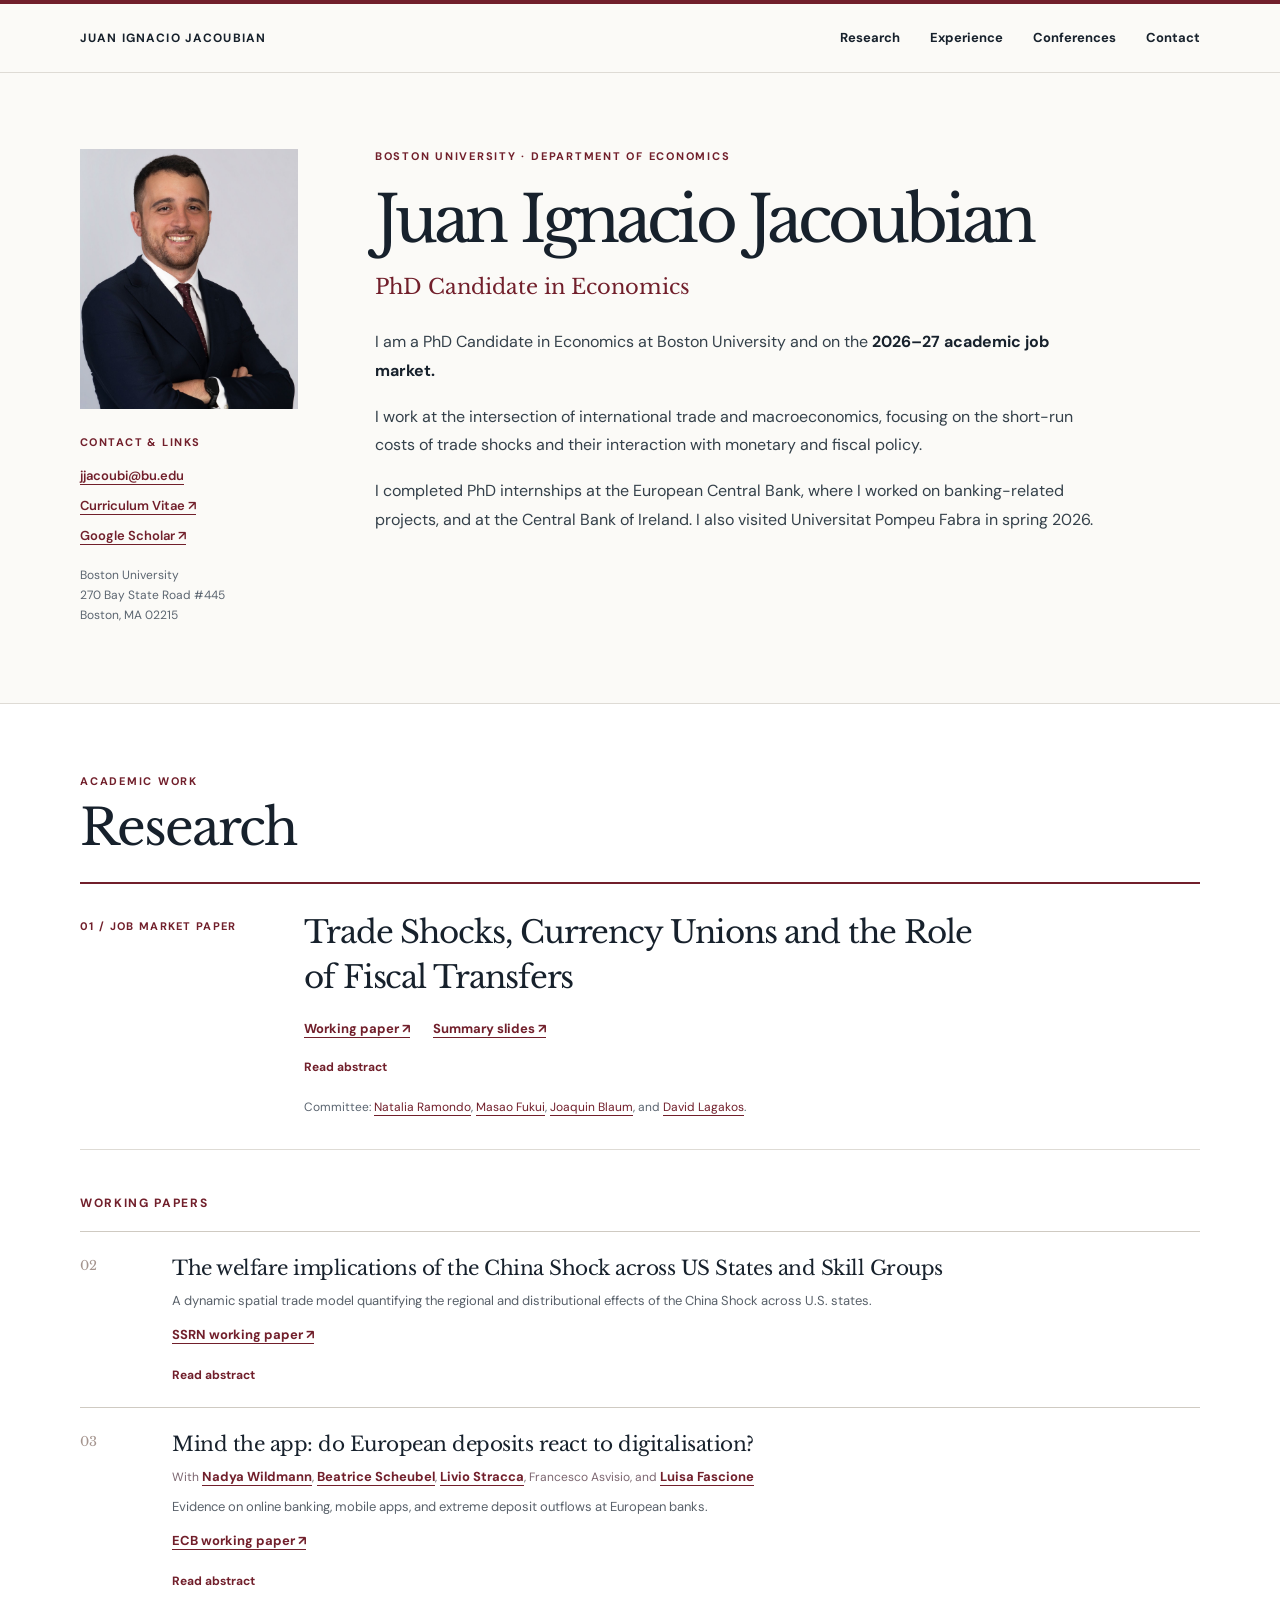
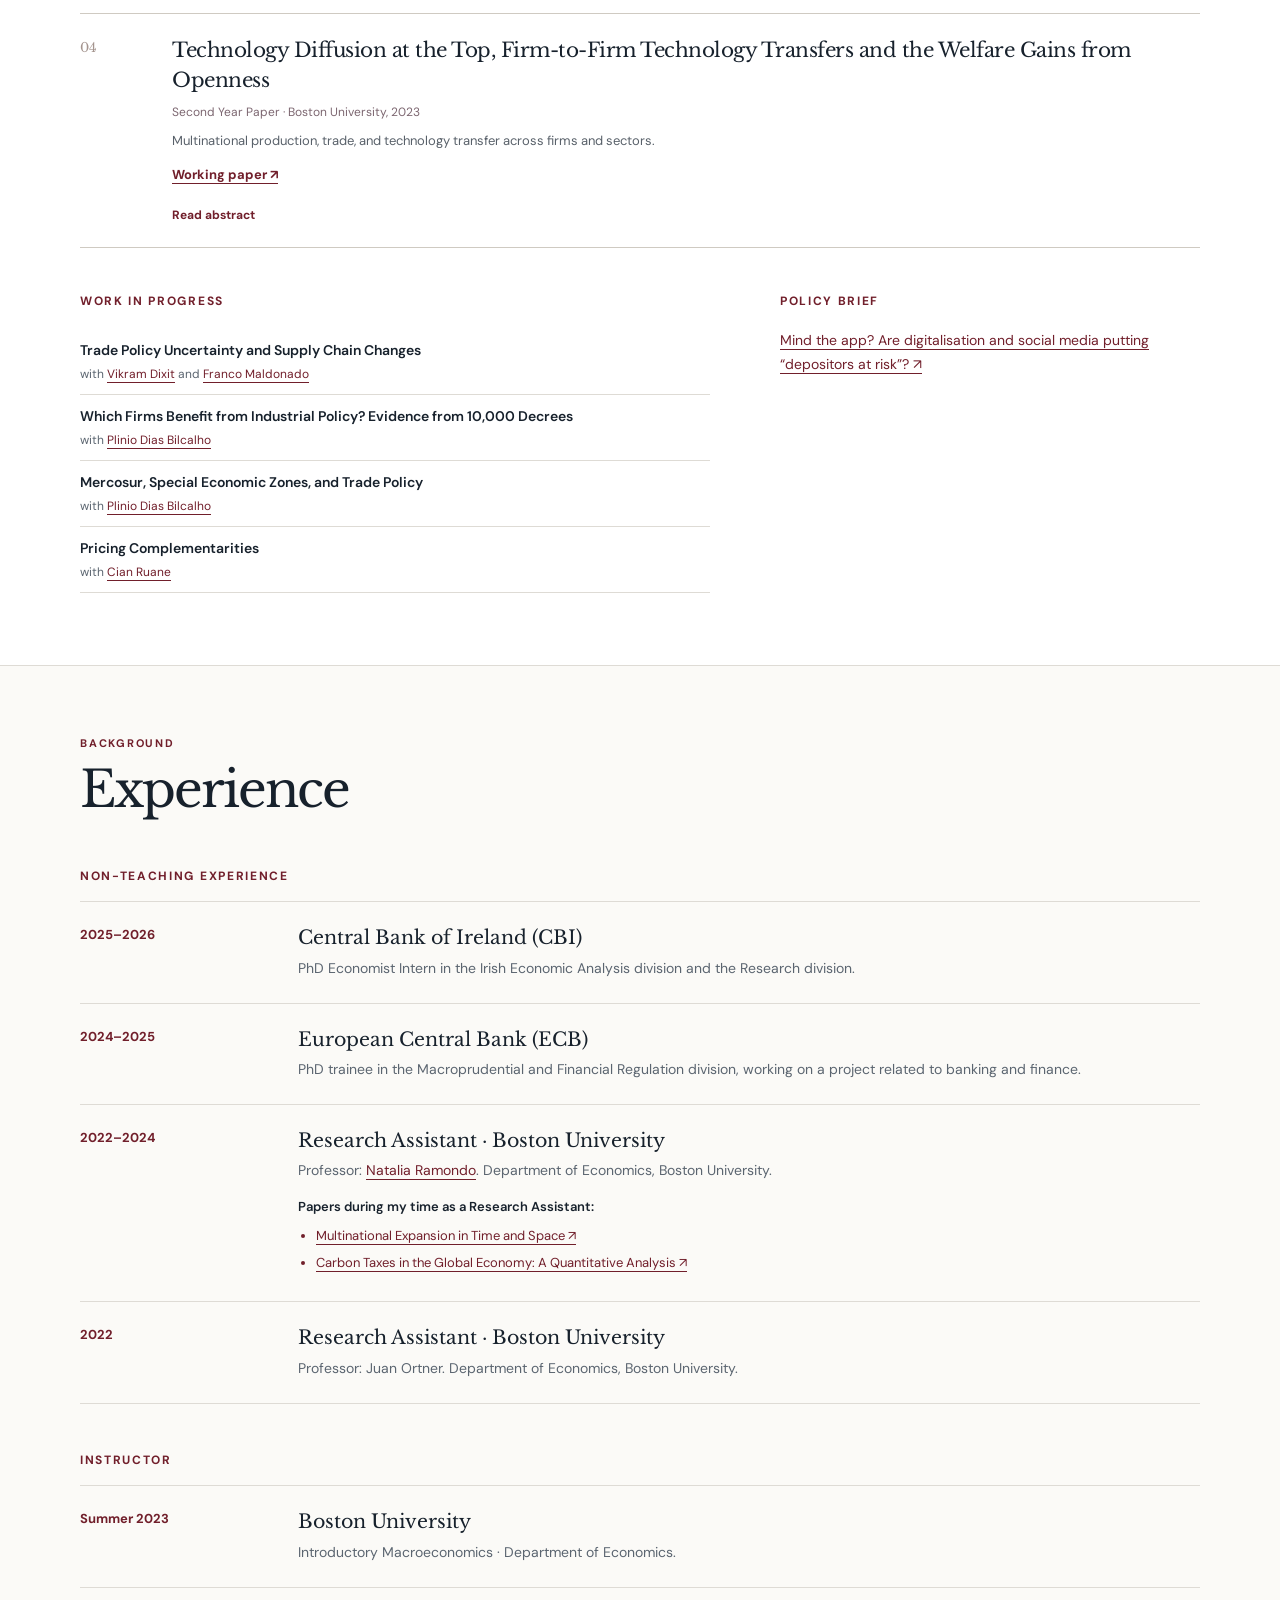
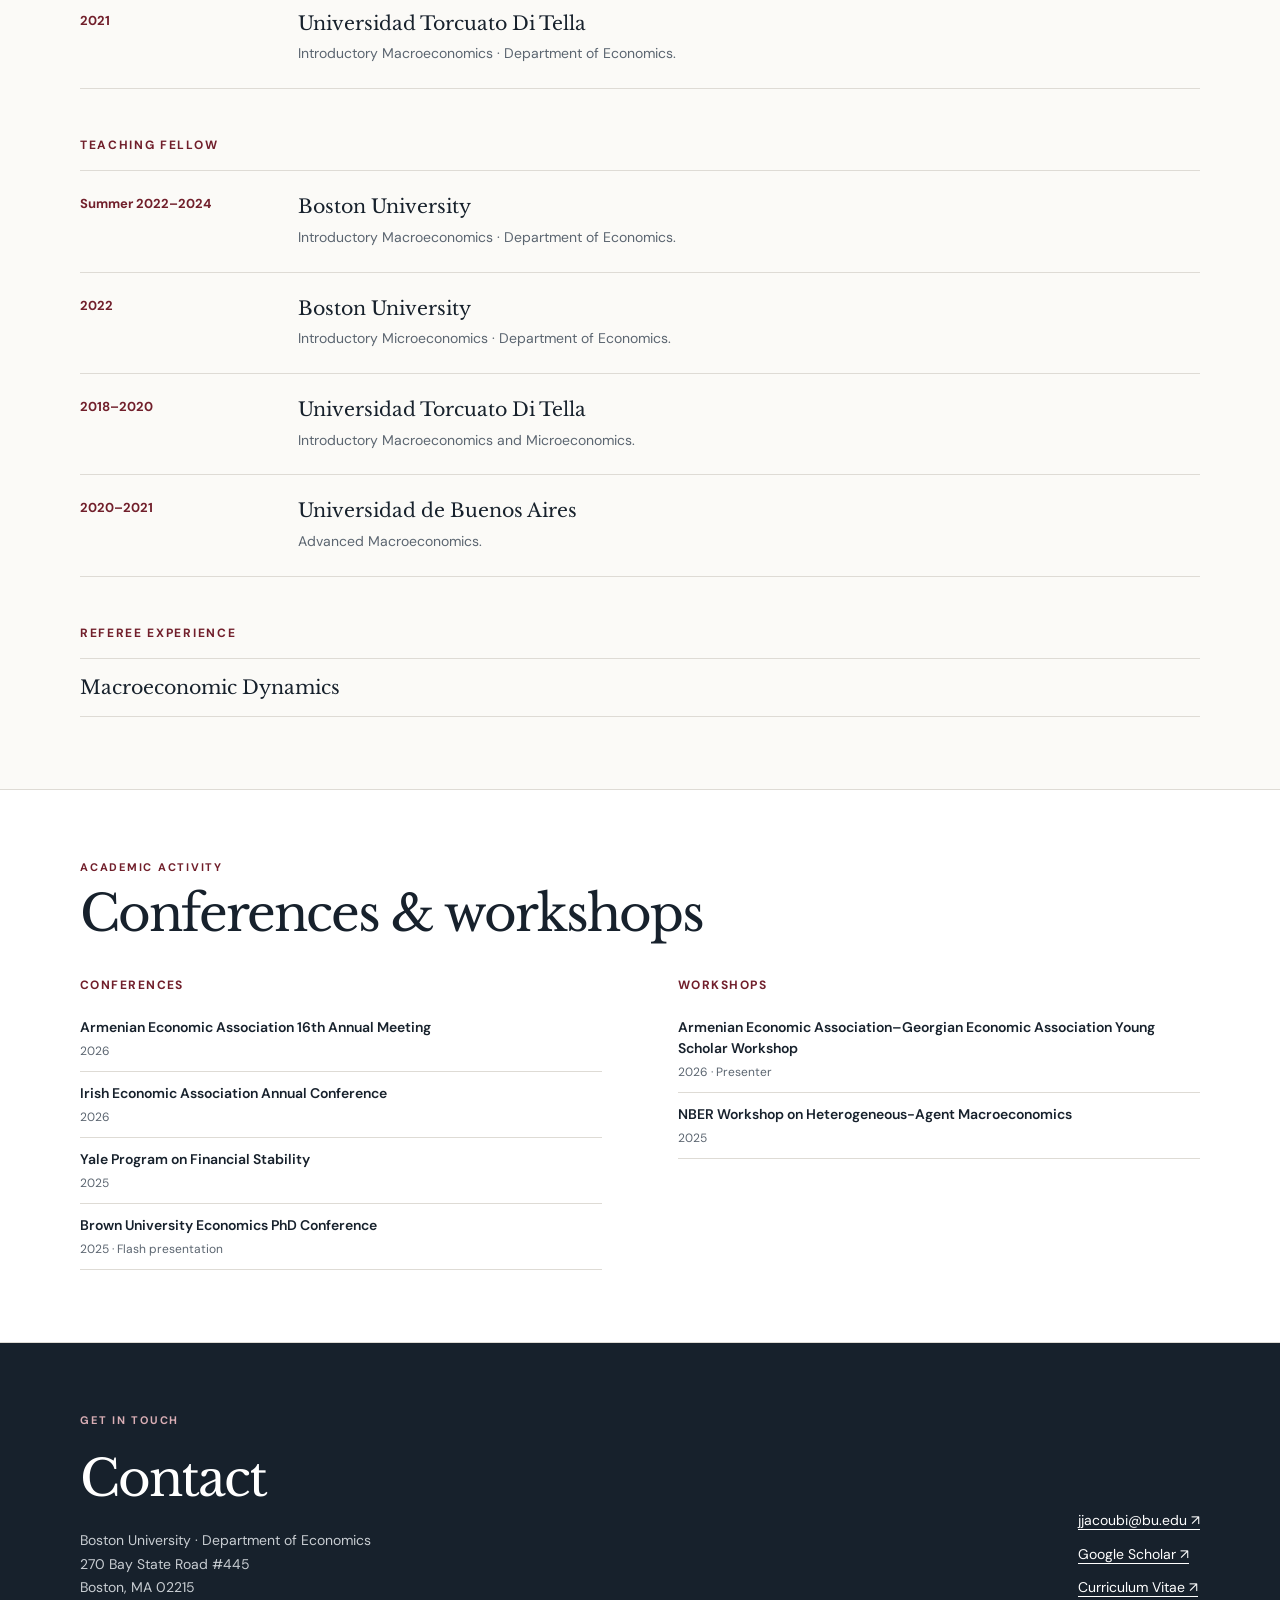
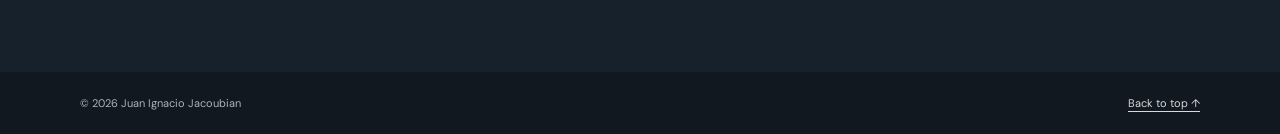
==== index.html @ d407a817 "Restore complete experience and researcher links" ====
<!doctype html>
<html lang="en">
<head>
  <meta charset="utf-8">
  <meta name="viewport" content="width=device-width, initial-scale=1">
  <meta name="theme-color" content="#711f2b">
  <meta name="description" content="Juan Ignacio Jacoubian is a PhD Candidate in Economics at Boston University, working in macroeconomics and international trade.">
  <title>Juan Ignacio Jacoubian | Economics</title>
  <link rel="icon" href="favicon.svg" type="image/svg+xml">
  <link rel="stylesheet" href="styles.css">
</head>
<body>
  <a class="skip-link" href="#main">Skip to content</a>
  <header class="site-header">
    <div class="wrap header-inner">
      <a class="wordmark" href="#top" aria-label="Juan Ignacio Jacoubian, top of page">Juan Ignacio Jacoubian</a>
      <nav aria-label="Main navigation">
        <a href="#research">Research</a>
        <a href="#experience">Experience</a>
        <a href="#conferences">Conferences</a>
        <a href="#contact">Contact</a>
      </nav>
    </div>
  </header>

  <main id="main">
    <section class="profile wrap" id="top" aria-labelledby="hero-title">
      <aside class="profile-details" aria-label="Profile and contact details">
        <img class="portrait" src="portrait.jpg" width="1280" height="1705" alt="Portrait of Juan Ignacio Jacoubian">
        <div class="profile-contact">
          <p class="small-label">Contact & links</p>
          <a href="mailto:jjacoubi@bu.edu">jjacoubi@bu.edu</a>
          <a href="https://www.dropbox.com/scl/fi/tv3nqqmebe2hz1r2w908m/Jacoubian_CV.pdf?rlkey=9dcqigrnf57n4l6firhxx303y&st=umcvk0f8&dl=0" target="_blank" rel="noopener noreferrer">Curriculum Vitae ↗</a>
          <a href="https://scholar.google.com/citations?user=OK84RfUAAAAJ&hl=en" target="_blank" rel="noopener noreferrer">Google Scholar ↗</a>
          <p>Boston University<br>270 Bay State Road #445<br>Boston, MA 02215</p>
        </div>
      </aside>
      <div class="profile-main">
        <p class="eyebrow">Boston University · Department of Economics</p>
        <h1 id="hero-title">Juan Ignacio Jacoubian</h1>
        <p class="profile-role">PhD Candidate in Economics</p>
        <div class="profile-bio">
          <p>I am a PhD Candidate in Economics at Boston University and on the <strong>2026–27 academic job market.</strong></p>
          <p>I work at the intersection of international trade and macroeconomics, focusing on the short-run costs of trade shocks and their interaction with monetary and fiscal policy.</p>
          <p>I completed PhD internships at the European Central Bank, where I worked on banking-related projects, and at the Central Bank of Ireland. I also visited Universitat Pompeu Fabra in spring 2026.</p>
        </div>
      </div>
    </section>

    <section class="research-section section-pad" id="research" aria-labelledby="research-title">
      <div class="wrap">
        <div class="section-heading"><p class="eyebrow">Academic work</p><h2 id="research-title">Research</h2></div>
        <article class="featured-paper">
          <div class="paper-number">01 / Job Market Paper</div>
          <div>
            <h3>Trade Shocks, Currency Unions and the Role of Fiscal Transfers</h3>
            <div class="paper-links"><a href="https://www.dropbox.com/scl/fi/moicuy2zmkp98iasvs0k5/Jacoubian_JMP.pdf?rlkey=olzhwbza10vcqna3rttsv6okv&st=32whip06&dl=0" target="_blank" rel="noopener noreferrer">Working paper ↗</a><a href="https://www.dropbox.com/scl/fi/ap52pm8d9tdj8sf3t60or/Slides_JMP_Jacoubian.pdf?rlkey=s9q50mf46nwkjzergd0y4uzwi&st=0a1cbhss&dl=0" target="_blank" rel="noopener noreferrer">Summary slides ↗</a></div>
            <details class="abstract"><summary>Read abstract</summary><p>A common trade shock can affect members of a currency union differently, while monetary policy cannot respond separately to country-specific conditions. This paper studies whether cross-country fiscal transfers can substitute for this missing adjustment margin. I develop a dynamic quantitative trade model with nominal rigidities and heterogeneous households and apply it to the 2025 U.S. tariff shock in the euro area. I introduce a cross-country fiscal transfer rule that operates as an automatic stabilizer, directing resources toward countries more adversely affected by the shock. Fiscal transfers of less than 1% of euro-area GDP in present value offset all the additional dispersion in terms of involuntary unemployment and consumption generated by the loss of country-specific monetary policy, while reducing a sizable part of the additional dispersion in employment and GDP. Thus, relatively small cross-country transfers can substitute for much of the stabilization role of country-specific monetary policy. Finally, I show that euro-area retaliation combined with fiscal transfers would have further mitigated the labor-market effects of the U.S. tariff shock.</p></details>
            <p class="paper-note">Committee: <a href="https://nataliaramondo.com/" target="_blank" rel="noopener noreferrer">Natalia Ramondo</a>, <a href="https://masaofukui.com/" target="_blank" rel="noopener noreferrer">Masao Fukui</a>, <a href="https://sites.google.com/view/joaquin-blaum" target="_blank" rel="noopener noreferrer">Joaquin Blaum</a>, and <a href="https://davidlagakos.io/" target="_blank" rel="noopener noreferrer">David Lagakos</a>.</p>
          </div>
        </article>

        <h3 class="subheading">Working papers</h3>
        <div class="paper-list">
          <article class="paper-row"><span class="paper-index">02</span><div><h4>The welfare implications of the China Shock across US States and Skill Groups</h4><p>A dynamic spatial trade model quantifying the regional and distributional effects of the China Shock across U.S. states.</p><a href="https://papers.ssrn.com/sol3/papers.cfm?abstract_id=6148986" target="_blank" rel="noopener noreferrer">SSRN working paper ↗</a><details class="abstract"><summary>Read abstract</summary><p>I build a dynamic quantitative spatial trade model with firm and worker heterogeneity, mobility frictions, and short-run unemployment to quantify the regional and distributional effects of the China Shock across U.S. states. The baseline model implies an average welfare gain (0.1%) but substantial heterogeneity across skill groups. Average welfare gains are 0.01% for unskilled workers—who lose in 17 of 50 states—versus 0.31% for skilled workers, who lose in only 7 states. The model predicts an average increase of 0.78% in the skill premium, with more exposed states experiencing larger increases. Finally, I find long-run gains in every state for both types of workers.</p></details></div></article>
          <article class="paper-row"><span class="paper-index">03</span><div><h4>Mind the app: do European deposits react to digitalisation?</h4><p class="authors">With <a href="https://www.ecb.europa.eu/pub/research/authors/profiles/nadya-wildmann.en.html" target="_blank" rel="noopener noreferrer">Nadya Wildmann</a>, <a href="https://www.ecb.europa.eu/pub/research/authors/profiles/beatrice-scheubel.en.html" target="_blank" rel="noopener noreferrer">Beatrice Scheubel</a>, <a href="https://cepr.org/about/people/livio-stracca" target="_blank" rel="noopener noreferrer">Livio Stracca</a>, Francesco Asvisio, and <a href="https://www.ecb.europa.eu/pub/research/authors/profiles/luisa-fascione.en.html" target="_blank" rel="noopener noreferrer">Luisa Fascione</a></p><p>Evidence on online banking, mobile apps, and extreme deposit outflows at European banks.</p><a href="https://www.ecb.europa.eu/pub/pdf/scpwps/ecb.wp3092~84ac652507.en.pdf" target="_blank" rel="noopener noreferrer">ECB working paper ↗</a><details class="abstract"><summary>Read abstract</summary><p>The March 2023 banking turmoil has intensified discussions whether social media and the digitalisation of finance have become significant factors in driving severe deposit outflows. We introduce the concept of deposits-at-risk and utilize quantile regressions for disentangling determinants of stressed outflows at the lowest tail of the distribution. For a sample of large banks directly supervised by the ECB, our findings indicate that an increased use of online banking services leads to a small amplification of extreme deposit outflows, but this effect is not further exacerbated by the availability of a mobile banking app. Online banking use and availability of a mobile app do not have a causal effect on deposit volatility in normal times. Finally, social media are impactful only in idiosyncratic cases.</p></details></div></article>
          <article class="paper-row"><span class="paper-index">04</span><div><h4>Technology Diffusion at the Top, Firm-to-Firm Technology Transfers and the Welfare Gains from Openness</h4><p class="authors">Second Year Paper · Boston University, 2023</p><p>Multinational production, trade, and technology transfer across firms and sectors.</p><a href="https://drive.google.com/file/d/11wVsmjHyueOZJf-Fg-5BJIfBOFoT-F3O/view?usp=sharing" target="_blank" rel="noopener noreferrer">Working paper ↗</a><details class="abstract"><summary>Read abstract</summary><p>I develop a static model to study the macroeconomic effect of multinational production (MP) and trade in the context of technology diffusion among the best firms in the sector and simultaneous firm-to-firm technology transfers between sectors. I show the importance of separately calibrating aggregate spillovers and firm-to-firm technology transfers in the buyer-supplier linkages. I focus my analysis on non-tradable suppliers, and show how different levels of technology transfer affect the gains from openness.</p></details></div></article>
        </div>

        <div class="research-bottom">
          <div><h3 class="subheading">Work in progress</h3><ul class="simple-list"><li>Trade Policy Uncertainty and Supply Chain Changes <span>with <a href="https://vikramdixit.net/" target="_blank" rel="noopener noreferrer">Vikram Dixit</a> and <a href="https://sites.google.com/view/franco-maldonado/home" target="_blank" rel="noopener noreferrer">Franco Maldonado</a></span></li><li>Which Firms Benefit from Industrial Policy? Evidence from 10,000 Decrees <span>with <a href="https://pliniobicalho.com/" target="_blank" rel="noopener noreferrer">Plinio Dias Bilcalho</a></span></li><li>Mercosur, Special Economic Zones, and Trade Policy <span>with <a href="https://pliniobicalho.com/" target="_blank" rel="noopener noreferrer">Plinio Dias Bilcalho</a></span></li><li>Pricing Complementarities <span>with <a href="https://cianruane.com/" target="_blank" rel="noopener noreferrer">Cian Ruane</a></span></li></ul></div>
          <div><h3 class="subheading">Policy brief</h3><p><a href="https://www.suerf.org/publications/suerf-policy-notes-and-briefs/mind-the-app-are-digitalisation-and-social-media-putting-deposits-at-risk/" target="_blank" rel="noopener noreferrer">Mind the app? Are digitalisation and social media putting “depositors at risk”? ↗</a></p></div>
        </div>
      </div>
    </section>

    <section class="section-pad" id="experience" aria-labelledby="experience-title">
      <div class="wrap">
        <div class="section-heading"><p class="eyebrow">Background</p><h2 id="experience-title">Experience</h2></div>

        <div class="experience-group">
          <h3 class="experience-group-title">Non-Teaching Experience</h3>
          <div class="timeline">
            <article><span class="timeline-date">2025–2026</span><div><h4>Central Bank of Ireland (CBI)</h4><p>PhD Economist Intern in the Irish Economic Analysis division and the Research division.</p></div></article>
            <article><span class="timeline-date">2024–2025</span><div><h4>European Central Bank (ECB)</h4><p>PhD trainee in the Macroprudential and Financial Regulation division, working on a project related to banking and finance.</p></div></article>
            <article><span class="timeline-date">2022–2024</span><div><h4>Research Assistant · Boston University</h4><p>Professor: <a href="https://nataliaramondo.com/" target="_blank" rel="noopener noreferrer">Natalia Ramondo</a>. Department of Economics, Boston University.</p><p class="experience-detail-label">Papers during my time as a Research Assistant:</p><ul class="experience-papers"><li><a href="https://people.bu.edu/garettos/GOR_2024.pdf" target="_blank" rel="noopener noreferrer">Multinational Expansion in Time and Space ↗</a></li><li><a href="https://www.dropbox.com/scl/fi/v4i9pn65b6t80vitn35bg/TradeCO2-draft-v26.pdf?rlkey=us7ua0jfm7z505cjlcyzyq8ws&e=1&st=eca9ji56&dl=0" target="_blank" rel="noopener noreferrer">Carbon Taxes in the Global Economy: A Quantitative Analysis ↗</a></li></ul></div></article>
            <article><span class="timeline-date">2022</span><div><h4>Research Assistant · Boston University</h4><p>Professor: Juan Ortner. Department of Economics, Boston University.</p></div></article>
          </div>
        </div>

        <div class="experience-group">
          <h3 class="experience-group-title">Instructor</h3>
          <div class="timeline">
            <article><span class="timeline-date">Summer 2023</span><div><h4>Boston University</h4><p>Introductory Macroeconomics · Department of Economics.</p></div></article>
            <article><span class="timeline-date">2021</span><div><h4>Universidad Torcuato Di Tella</h4><p>Introductory Macroeconomics · Department of Economics.</p></div></article>
          </div>
        </div>

        <div class="experience-group">
          <h3 class="experience-group-title">Teaching Fellow</h3>
          <div class="timeline">
            <article><span class="timeline-date">Summer 2022–2024</span><div><h4>Boston University</h4><p>Introductory Macroeconomics · Department of Economics.</p></div></article>
            <article><span class="timeline-date">2022</span><div><h4>Boston University</h4><p>Introductory Microeconomics · Department of Economics.</p></div></article>
            <article><span class="timeline-date">2018–2020</span><div><h4>Universidad Torcuato Di Tella</h4><p>Introductory Macroeconomics and Microeconomics.</p></div></article>
            <article><span class="timeline-date">2020–2021</span><div><h4>Universidad de Buenos Aires</h4><p>Advanced Macroeconomics.</p></div></article>
          </div>
        </div>

        <div class="experience-group">
          <h3 class="experience-group-title">Referee Experience</h3>
          <p class="referee-journal">Macroeconomic Dynamics</p>
        </div>
      </div>
    </section>

    <section class="section-pad conference-section" id="conferences" aria-labelledby="conferences-title"><div class="wrap"><div class="section-heading"><p class="eyebrow">Academic activity</p><h2 id="conferences-title">Conferences & workshops</h2></div><div class="conference-grid"><div><h3>Conferences</h3><ul class="simple-list"><li>Armenian Economic Association 16th Annual Meeting <span>2026</span></li><li>Irish Economic Association Annual Conference <span>2026</span></li><li>Yale Program on Financial Stability <span>2025</span></li><li>Brown University Economics PhD Conference <span>2025 · Flash presentation</span></li></ul></div><div><h3>Workshops</h3><ul class="simple-list"><li>Armenian Economic Association–Georgian Economic Association Young Scholar Workshop <span>2026 · Presenter</span></li><li>NBER Workshop on Heterogeneous-Agent Macroeconomics <span>2025</span></li></ul></div></div></div></section>

    <section class="contact-section section-pad" id="contact" aria-labelledby="contact-title"><div class="wrap contact-inner"><div><p class="eyebrow">Get in touch</p><h2 id="contact-title">Contact</h2><p>Boston University · Department of Economics<br>270 Bay State Road #445<br>Boston, MA 02215</p></div><div class="contact-links"><a href="mailto:jjacoubi@bu.edu">jjacoubi@bu.edu ↗</a><a href="https://scholar.google.com/citations?user=OK84RfUAAAAJ&hl=en" target="_blank" rel="noopener noreferrer">Google Scholar ↗</a><a href="https://www.dropbox.com/scl/fi/tv3nqqmebe2hz1r2w908m/Jacoubian_CV.pdf?rlkey=9dcqigrnf57n4l6firhxx303y&st=umcvk0f8&dl=0" target="_blank" rel="noopener noreferrer">Curriculum Vitae ↗</a></div></div></section>
  </main>
  <footer><div class="wrap footer-inner"><span>© <span id="year">2026</span> Juan Ignacio Jacoubian</span><a href="#top">Back to top ↑</a></div></footer>
  <script>document.getElementById('year').textContent = new Date().getFullYear();</script>
</body>
</html>
---- styles.css ----
@import url('https://fonts.googleapis.com/css2?family=DM+Sans:wght@400;500;600;700&family=Libre+Baskerville:wght@400;700&display=swap');
:root{--ink:#17212c;--muted:#5b6570;--line:#dedbd5;--paper:#fbfaf7;--cream:#f2eee8;--accent:#711f2b;--accent-dark:#551722;--white:#fff;--serif:'Libre Baskerville',Georgia,serif;--sans:'DM Sans',Arial,sans-serif}
*{box-sizing:border-box}html{scroll-behavior:smooth}body{margin:0;background:var(--paper);color:var(--ink);font-family:var(--sans);font-size:16px;line-height:1.7}a{color:var(--accent);text-decoration-thickness:1px;text-underline-offset:4px}a:hover{color:var(--accent-dark)}a:focus-visible,summary:focus-visible{outline:3px solid #ad7380;outline-offset:4px}img{max-width:100%;display:block}.wrap{width:min(1120px,calc(100% - 48px));margin-inline:auto}.skip-link{position:absolute;left:12px;top:-60px;background:var(--accent);color:white;padding:8px 14px;z-index:100}.skip-link:focus{top:10px}
.site-header{border-top:4px solid var(--accent);border-bottom:1px solid var(--line);background:rgba(251,250,247,.98)}.header-inner{display:flex;align-items:center;justify-content:space-between;min-height:80px;gap:24px}.wordmark{display:inline-flex;align-items:center;gap:12px;color:var(--ink);font-family:var(--serif);font-size:15px;font-weight:700;text-decoration:none}.monogram{display:grid;place-items:center;width:36px;height:36px;border:1px solid var(--accent);border-radius:50%;color:var(--accent);font:700 12px var(--sans);letter-spacing:-1px}.site-header nav{display:flex;gap:30px;align-items:center}.site-header nav a{color:var(--ink);font-size:13px;font-weight:700;text-decoration:none}.site-header nav a:hover{color:var(--accent)}
.hero{display:grid;grid-template-columns:minmax(0,1.36fr) minmax(300px,.8fr);align-items:center;gap:clamp(40px,7vw,108px);padding-top:76px;padding-bottom:86px}.eyebrow{margin:0 0 19px;color:var(--accent);font-size:11px;font-weight:700;letter-spacing:.16em;text-transform:uppercase}.hero h1{margin:0;color:var(--ink);font:400 clamp(48px,6.3vw,82px)/1.12 var(--serif);letter-spacing:-.055em}.hero-role{margin:28px 0 2px;color:var(--accent);font:400 clamp(21px,2.3vw,29px)/1.35 var(--serif)}.hero-fields{margin:0;color:var(--muted);font-weight:700;font-size:13px;letter-spacing:.02em}.hero-intro{max-width:620px;margin:32px 0 26px;color:#34404a;font-size:17px;line-height:1.85}.hero-intro strong{color:var(--ink)}.actions{display:flex;flex-wrap:wrap;gap:12px}.button{display:inline-flex;align-items:center;justify-content:center;gap:16px;padding:12px 19px;border:1px solid var(--accent);font-size:13px;font-weight:700;text-decoration:none;transition:background .2s,color .2s,transform .2s}.button:hover{transform:translateY(-2px)}.button-primary{background:var(--accent);color:white}.button-primary:hover{background:var(--accent-dark);color:white}.button-secondary{background:transparent;color:var(--accent)}.button-secondary:hover{background:#f3e8e8}.hero-links{display:flex;align-items:center;gap:12px;margin-top:28px;font-size:13px}.hero-links span{color:#a5a5a5}.portrait-frame{position:relative;max-width:408px;justify-self:end;padding:0 17px 17px 0}.portrait-frame:after{content:"";position:absolute;right:0;bottom:0;left:18px;top:18px;border:1px solid var(--accent);z-index:-1}.portrait-frame img{width:100%;height:490px;object-fit:cover;object-position:center 17%;box-shadow:0 18px 40px #17212c16}
.section-pad{padding:78px 0 84px;scroll-margin-top:20px}.research-section{background:var(--cream);border-block:1px solid var(--line)}.section-heading{margin-bottom:31px}.section-heading .eyebrow{margin-bottom:7px}.section-heading h2,.contact-section h2{margin:0;font:400 clamp(34px,4vw,50px)/1.2 var(--serif);letter-spacing:-.04em}.featured-paper{display:grid;grid-template-columns:195px 1fr;gap:34px;padding:32px 34px 30px;border-left:4px solid var(--accent);background:var(--white);box-shadow:0 13px 34px #18212b0b}.paper-number{color:var(--accent);font-size:11px;font-weight:700;letter-spacing:.12em;text-transform:uppercase;padding-top:7px}.featured-paper h3{margin:0;max-width:680px;font:400 clamp(22px,2.8vw,34px)/1.45 var(--serif);letter-spacing:-.035em}.paper-summary{max-width:720px;margin:17px 0 14px;color:#414b55;font-size:15px;line-height:1.85}.paper-links{display:flex;flex-wrap:wrap;gap:23px}.paper-links a,.paper-row a{font-size:13px;font-weight:700}.abstract{margin-top:18px}.abstract summary{cursor:pointer;display:table;color:var(--accent);font-size:12px;font-weight:700}.abstract p{max-width:760px;margin:12px 0 0;color:#4e5861;font-size:13px;line-height:1.8}.paper-note{margin:20px 0 0;color:var(--muted);font-size:12px}.subheading{margin:58px 0 18px;color:var(--accent);font-size:12px;font-weight:700;letter-spacing:.14em;text-transform:uppercase}.paper-list{border-top:1px solid #cfcac2}.paper-row{display:grid;grid-template-columns:72px 1fr;gap:20px;padding:25px 0;border-bottom:1px solid #cfcac2}.paper-index{padding-top:4px;color:#a4948e;font:13px var(--serif)}.paper-row h4{margin:0 0 7px;font:400 20px/1.5 var(--serif);letter-spacing:-.025em}.paper-row p{margin:0 0 8px;color:#59616a;font-size:13px}.paper-row .authors{color:#7c6670;font-size:12px}.research-bottom{display:grid;grid-template-columns:1.5fr 1fr;gap:70px}.research-bottom .subheading{margin-top:48px}.research-bottom p{font-size:14px}.simple-list{list-style:none;padding:0;margin:0}.simple-list li{padding:11px 0;border-bottom:1px solid var(--line);font-size:14px;font-weight:600;line-height:1.5}.simple-list li span{display:block;margin-top:4px;color:var(--muted);font-size:12px;font-weight:400}
.timeline{border-top:1px solid var(--line)}.timeline article{display:grid;grid-template-columns:190px 1fr;gap:28px;padding:22px 0;border-bottom:1px solid var(--line)}.timeline-date{color:var(--accent);font-size:13px;font-weight:700}.timeline h3{margin:0 0 3px;font:400 19px var(--serif)}.timeline p{margin:0;color:var(--muted);font-size:14px}.section-footnote{margin:25px 0 0;color:var(--muted);font-size:13px}.conference-section{background:#fff;border-block:1px solid var(--line)}.conference-grid{display:grid;grid-template-columns:1fr 1fr;gap:76px}.conference-grid h3{margin:0 0 11px;color:var(--accent);font-size:12px;letter-spacing:.12em;text-transform:uppercase}.contact-section{background:var(--ink);color:#fff}.contact-section .eyebrow{color:#d9aeb5}.contact-inner{display:flex;align-items:end;justify-content:space-between;gap:40px}.contact-section p:not(.eyebrow){margin:20px 0 0;color:#c8cdd2;font-size:14px}.contact-links{display:flex;flex-direction:column;gap:10px;align-items:flex-start}.contact-links a{color:#fff;font-size:14px}footer{background:#111820;color:#abb3ba}.footer-inner{min-height:62px;display:flex;align-items:center;justify-content:space-between;gap:20px;font-size:11px}footer a{color:#d6dade}
@media(max-width:850px){.header-inner{align-items:flex-start;flex-direction:column;justify-content:center;padding-block:15px;gap:12px;min-height:unset}.site-header nav{gap:20px;flex-wrap:wrap}.hero{gap:28px;padding-top:54px;padding-bottom:60px}.portrait-frame{width:100%}.featured-paper{grid-template-columns:1fr;gap:10px}.research-bottom{gap:35px}}
@media(max-width:650px){.wrap{width:min(100% - 34px,1120px)}.site-header nav{gap:10px 18px}.site-header nav a{font-size:12px}.hero{grid-template-columns:1fr;padding-top:45px}.hero h1{font-size:clamp(46px,11vw,64px)}.hero-intro{font-size:15px;margin-top:25px}.portrait-frame{justify-self:start;max-width:340px;margin-top:18px}.portrait-frame img{height:350px}.section-pad{padding:55px 0 61px}.featured-paper{padding:24px 21px}.paper-row{grid-template-columns:36px 1fr;gap:12px}.paper-row h4{font-size:17px}.research-bottom,.conference-grid{grid-template-columns:1fr;gap:20px}.research-bottom .subheading{margin-top:36px}.timeline article{grid-template-columns:1fr;gap:3px}.contact-inner{align-items:flex-start;flex-direction:column;gap:30px}.footer-inner{flex-wrap:wrap;padding-block:16px}}
@media(prefers-reduced-motion:reduce){html{scroll-behavior:auto}.button{transition:none}}

/* Profile-led layout: compact identity and contact first, research below. */
.site-header{background:var(--paper)}
.header-inner{min-height:68px}
.wordmark{font-family:var(--sans);font-size:12px;font-weight:700;letter-spacing:.095em;text-transform:uppercase}
.profile{display:grid;grid-template-columns:218px minmax(0,1fr);gap:clamp(48px,6vw,88px);padding-top:72px;padding-bottom:78px;align-items:start}
.profile-details{padding-top:4px}
.portrait{width:218px;height:260px;object-fit:cover;object-position:center 13%;filter:saturate(.92)}
.profile-contact{padding-top:24px}
.small-label{margin:0 0 13px;color:var(--accent);font-size:11px;font-weight:700;letter-spacing:.13em;text-transform:uppercase}
.profile-contact a{display:block;margin:8px 0;font-size:13px;font-weight:600}
.profile-contact p:not(.small-label){margin:19px 0 0;color:var(--muted);font-size:12px;line-height:1.65}
.profile-main{padding-top:2px}
.profile-main .eyebrow{margin-bottom:17px}
.profile-main h1{max-width:780px;margin:0;font:400 clamp(43px,5vw,65px)/1.17 var(--serif);letter-spacing:-.06em}
.profile-role{margin:15px 0 27px;color:var(--accent);font:400 21px/1.35 var(--serif)}
.profile-bio{max-width:735px}
.profile-bio p{margin:0 0 17px;color:#34404a;font-size:16px;line-height:1.8}
.profile-bio strong{color:var(--ink)}
.research-section{background:#fff}
.research-section .section-heading{margin-bottom:24px}
.featured-paper{grid-template-columns:190px 1fr;gap:34px;padding:26px 0 31px;border:0;border-top:2px solid var(--accent);border-bottom:1px solid var(--line);background:transparent;box-shadow:none}
.featured-paper h3{max-width:700px;font-size:clamp(23px,2.6vw,31px);line-height:1.45}
.paper-number{padding-top:7px}
.featured-paper .paper-links{margin-top:18px}
.featured-paper .abstract{margin-top:17px}
.research-section .subheading{margin-top:43px}
.paper-row{padding:21px 0}
.section-pad{padding-top:68px;padding-bottom:72px}
.experience-group{margin-top:46px}
.experience-group:first-of-type{margin-top:0}
.experience-group-title{margin:0 0 15px;color:var(--accent);font-size:12px;font-weight:700;letter-spacing:.14em;text-transform:uppercase}
.timeline h4{margin:0 0 5px;font:400 19px/1.45 var(--serif)}
.timeline p+p{margin-top:13px}
.experience-detail-label{color:var(--ink)!important;font-size:13px!important;font-weight:600}
.experience-papers{margin:7px 0 0;padding-left:18px}
.experience-papers li{margin:5px 0;color:var(--accent);font-size:13px}
.referee-journal{margin:0;padding:17px 0;border-top:1px solid var(--line);border-bottom:1px solid var(--line);font:400 19px var(--serif)}
@media(max-width:850px){.profile{grid-template-columns:185px minmax(0,1fr);gap:38px;padding-top:54px;padding-bottom:62px}.portrait{width:185px;height:224px}.featured-paper{grid-template-columns:155px 1fr;gap:22px}}
@media(max-width:650px){.header-inner{padding-block:16px}.profile{display:flex;flex-direction:column;gap:29px;padding-top:39px;padding-bottom:55px}.profile-main{order:1}.profile-details{order:2;display:flex;gap:22px;align-items:start;width:100%;padding-top:0}.portrait{width:112px;height:144px;flex:none}.profile-contact{padding-top:0}.profile-contact p:not(.small-label){margin-top:12px}.profile-main h1{font-size:clamp(40px,9.8vw,54px)}.profile-role{margin:11px 0 22px;font-size:19px}.profile-bio p{font-size:15px}.featured-paper{grid-template-columns:1fr;gap:8px;padding:22px 0 26px}.paper-number{padding:0}.featured-paper h3{font-size:22px}.section-pad{padding-top:55px;padding-bottom:60px}.experience-group{margin-top:35px}}
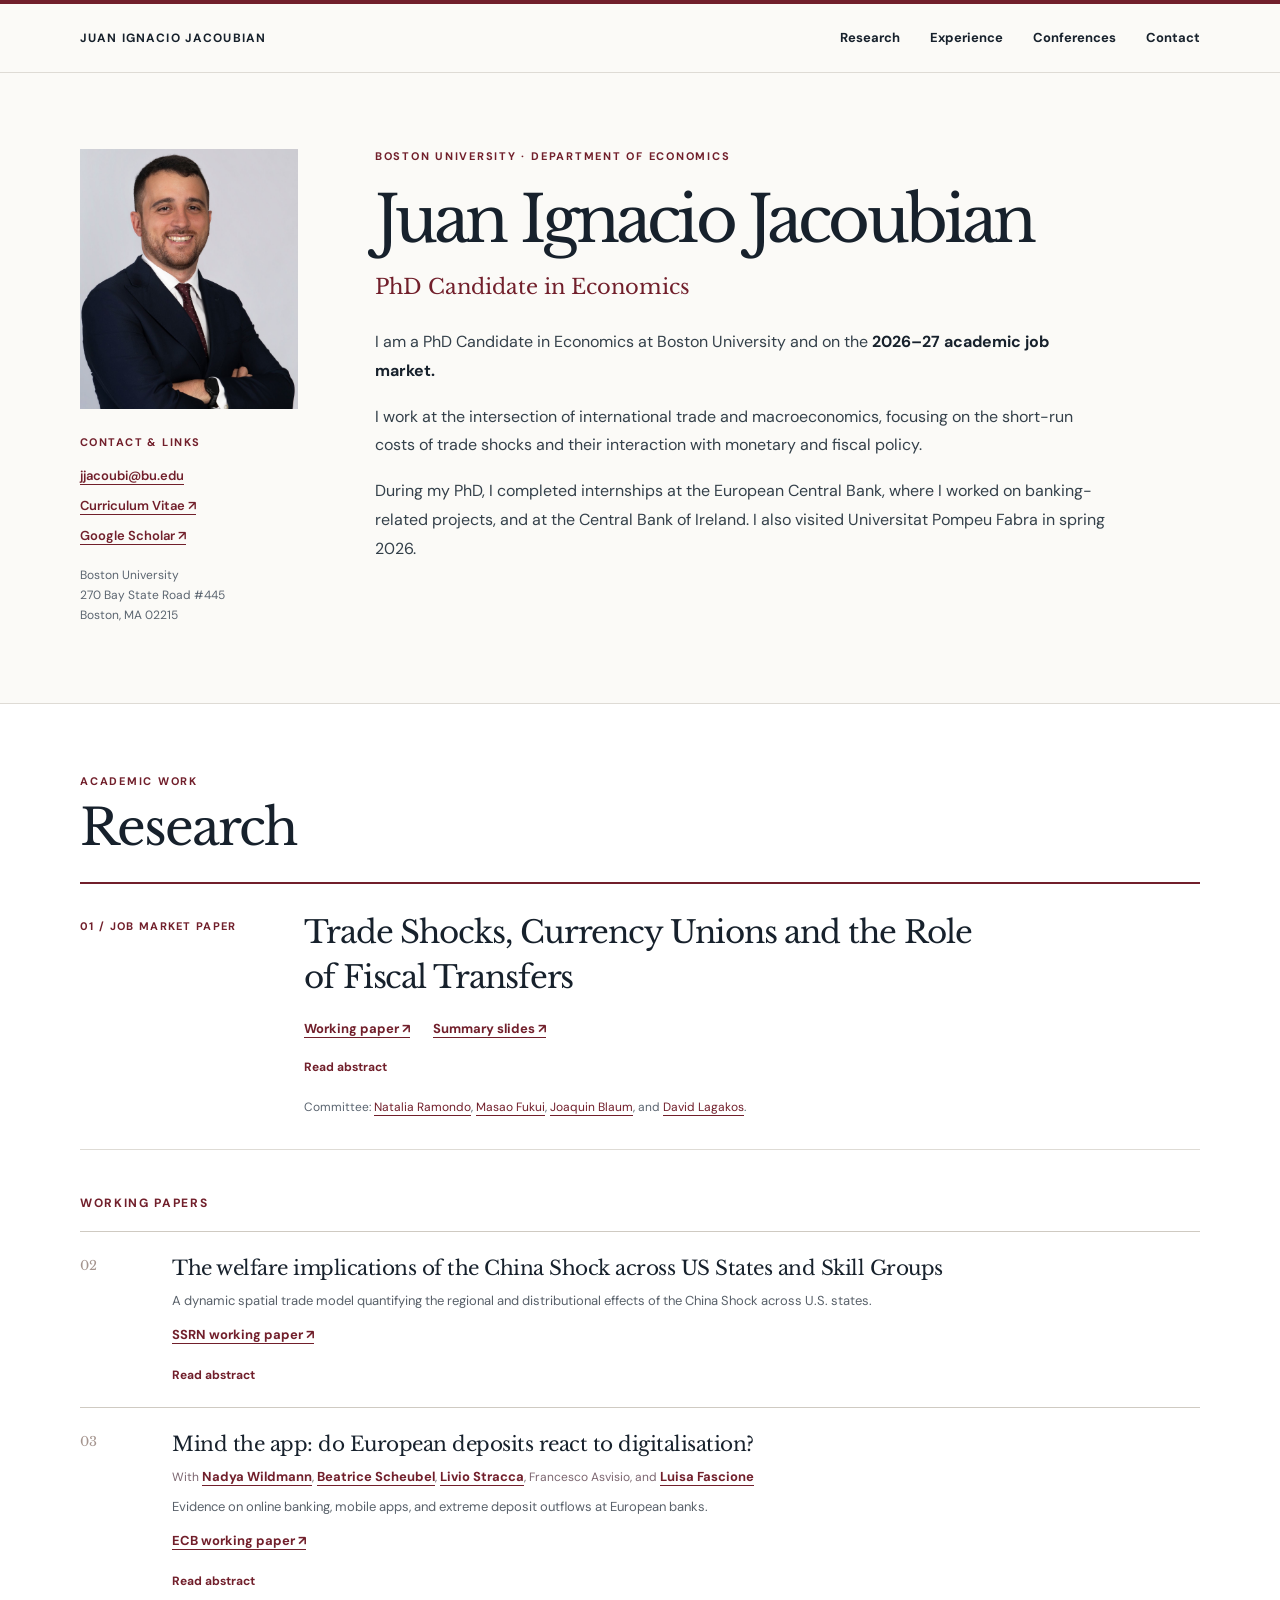
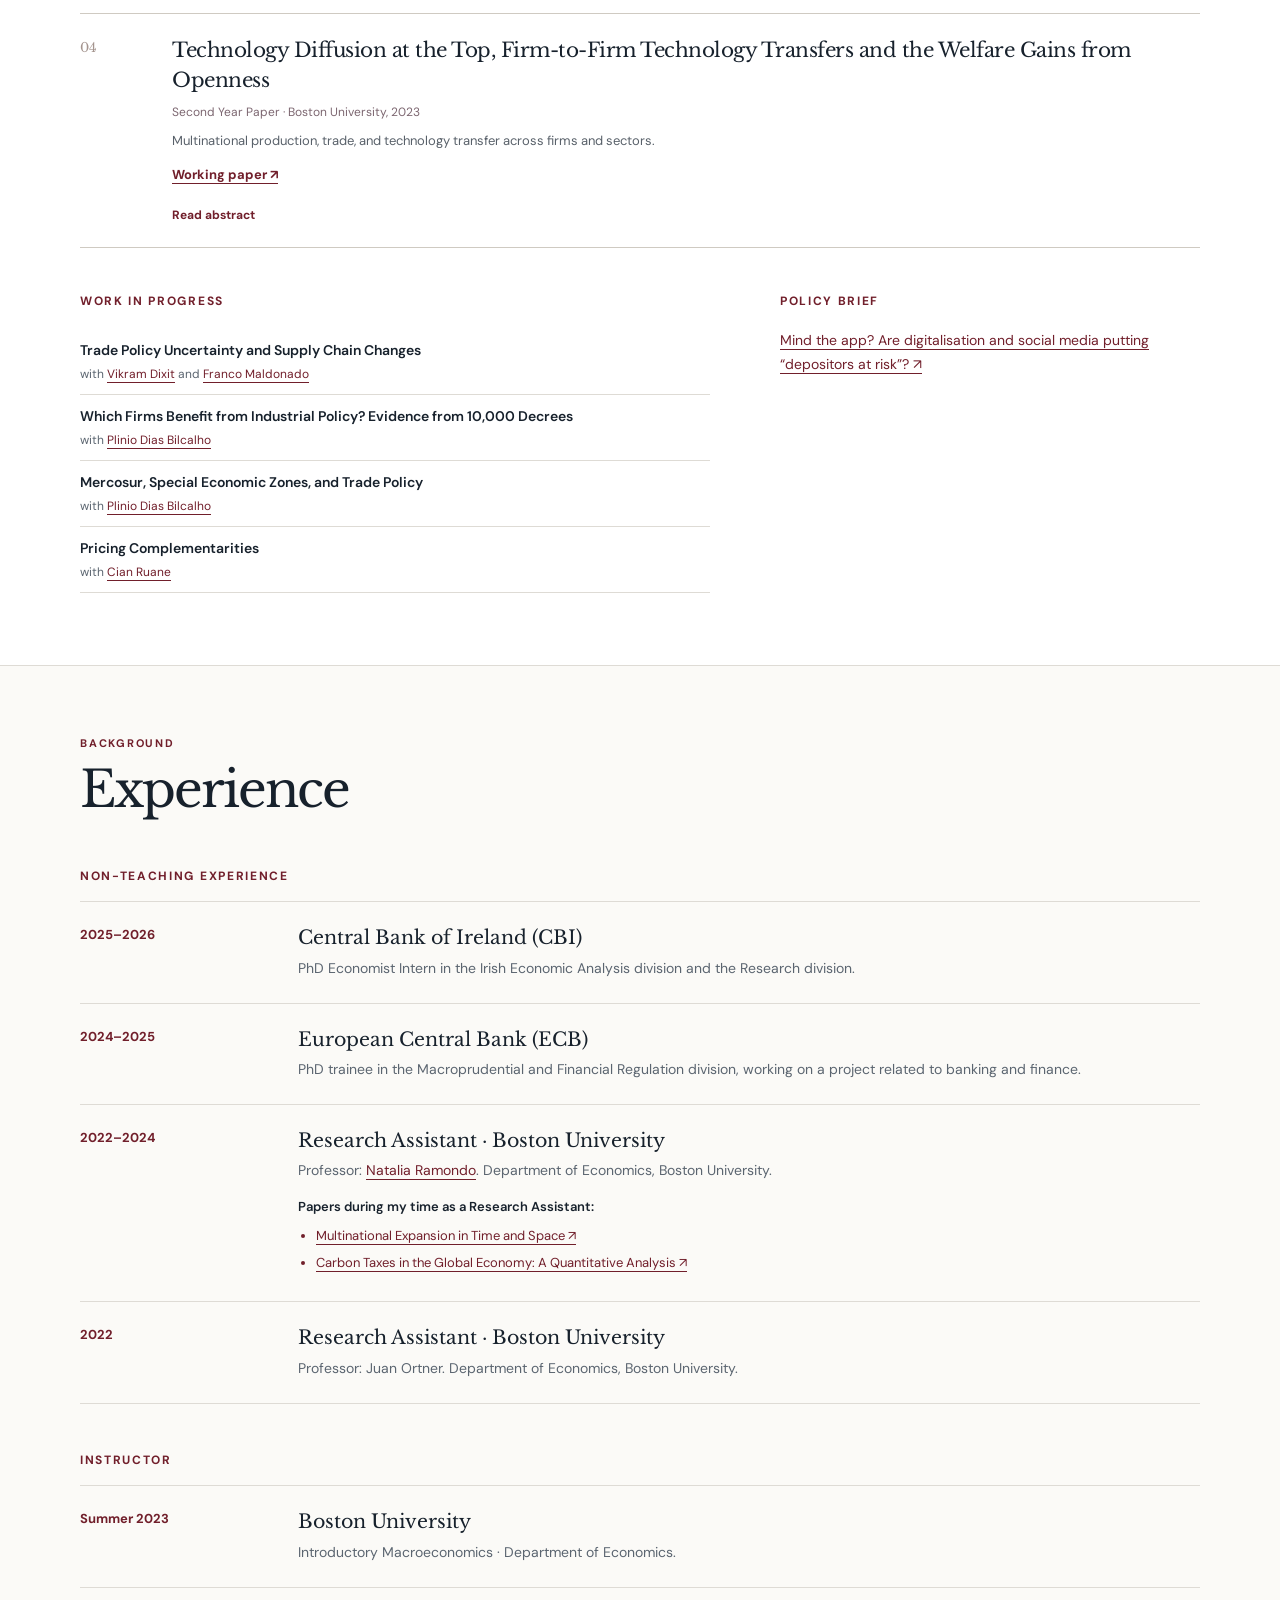
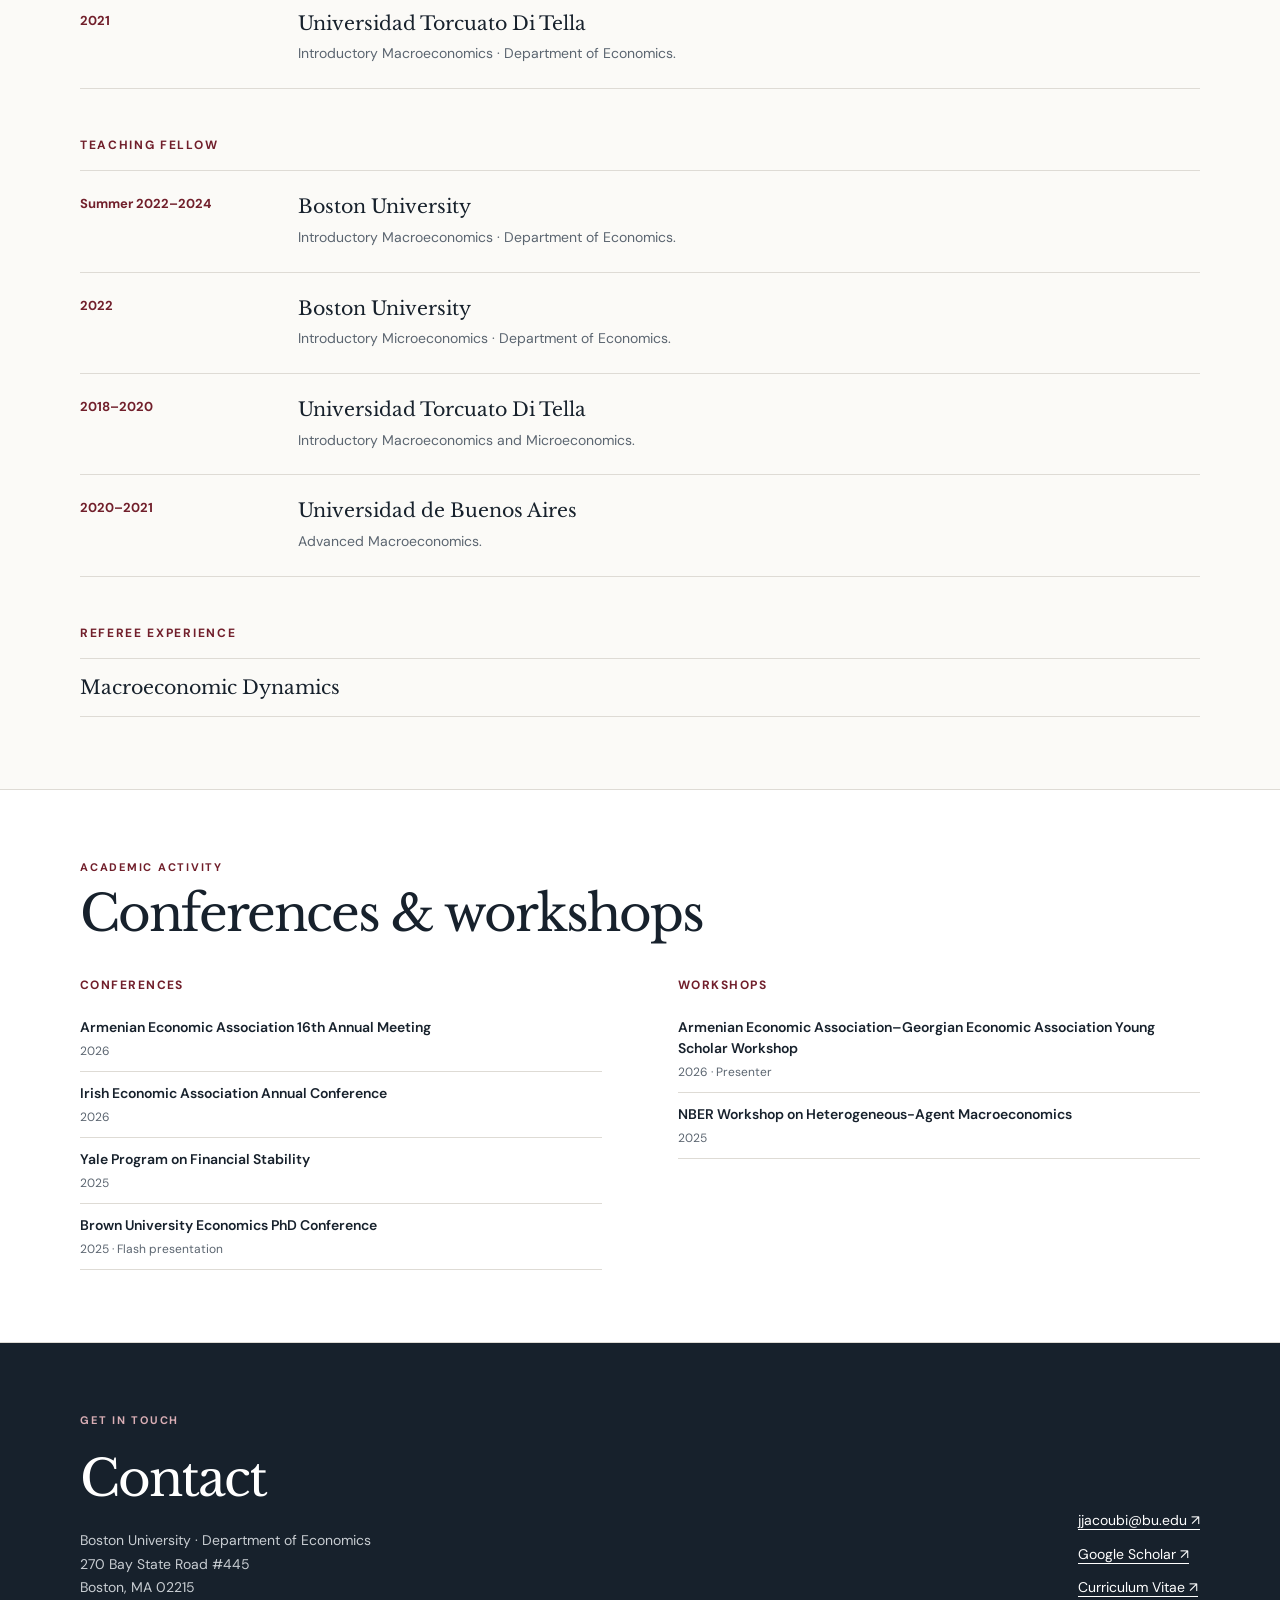
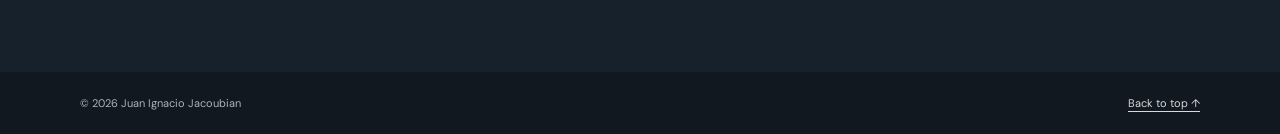
==== commit ca9c7546: "Refine PhD experience introduction" ====
--- a/index.html
+++ b/index.html
@@ -42,7 +42,7 @@
         <div class="profile-bio">
           <p>I am a PhD Candidate in Economics at Boston University and on the <strong>2026–27 academic job market.</strong></p>
           <p>I work at the intersection of international trade and macroeconomics, focusing on the short-run costs of trade shocks and their interaction with monetary and fiscal policy.</p>
-          <p>I completed PhD internships at the European Central Bank, where I worked on banking-related projects, and at the Central Bank of Ireland. I also visited Universitat Pompeu Fabra in spring 2026.</p>
+          <p>During my PhD, I completed internships at the European Central Bank, where I worked on banking-related projects, and at the Central Bank of Ireland. I also visited Universitat Pompeu Fabra in spring 2026.</p>
         </div>
       </div>
     </section>
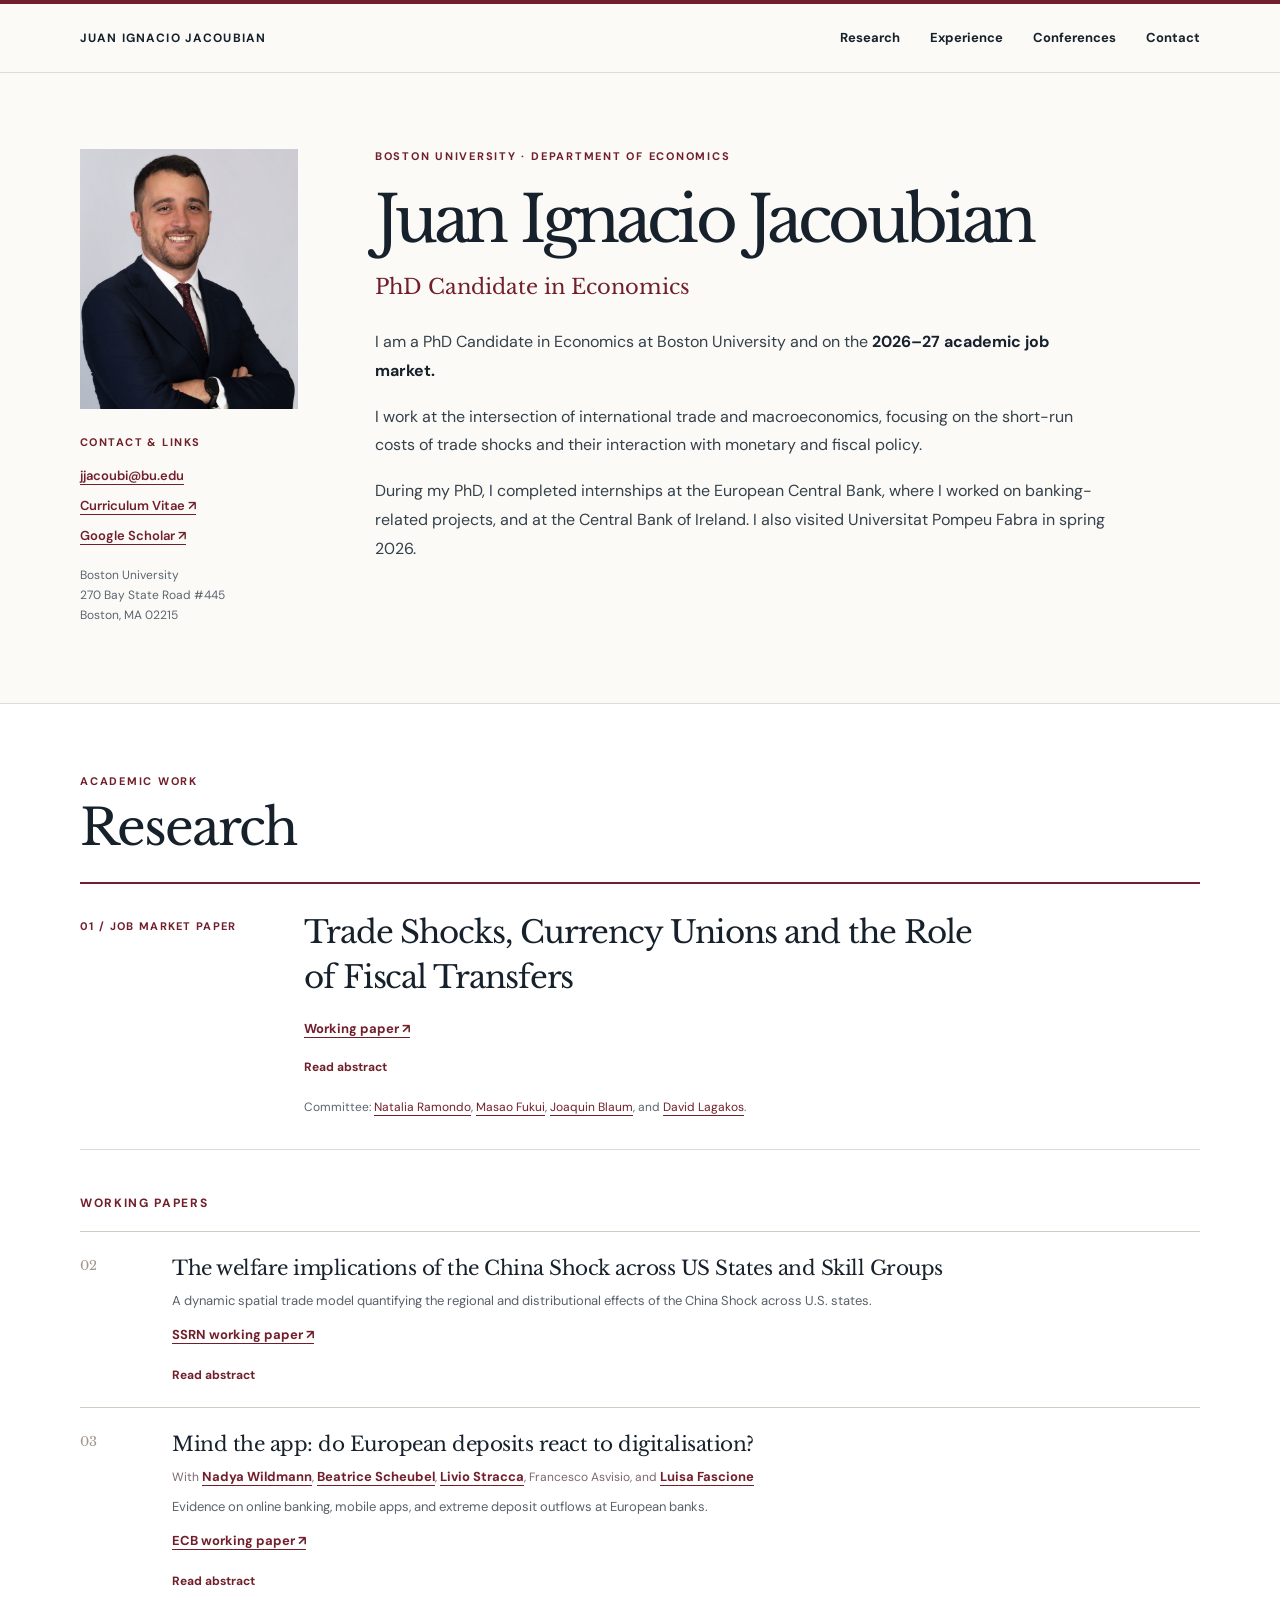
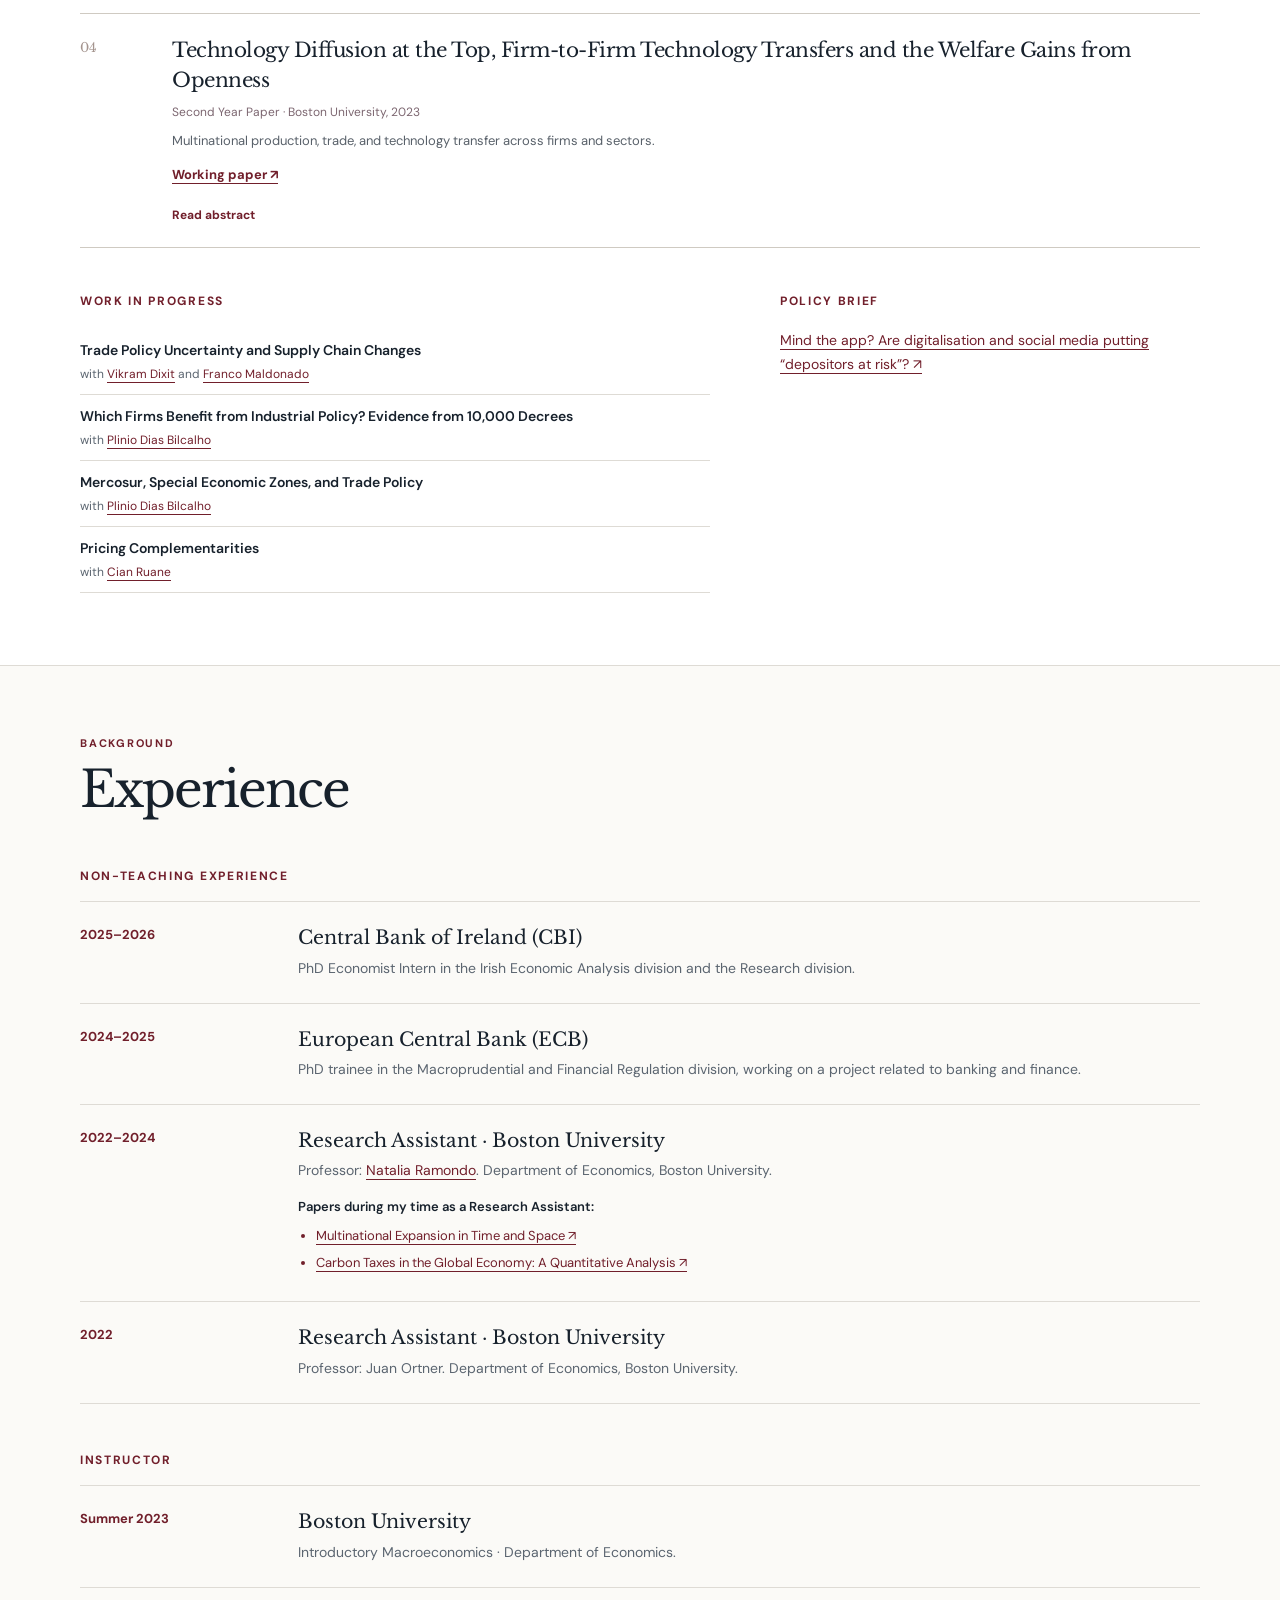
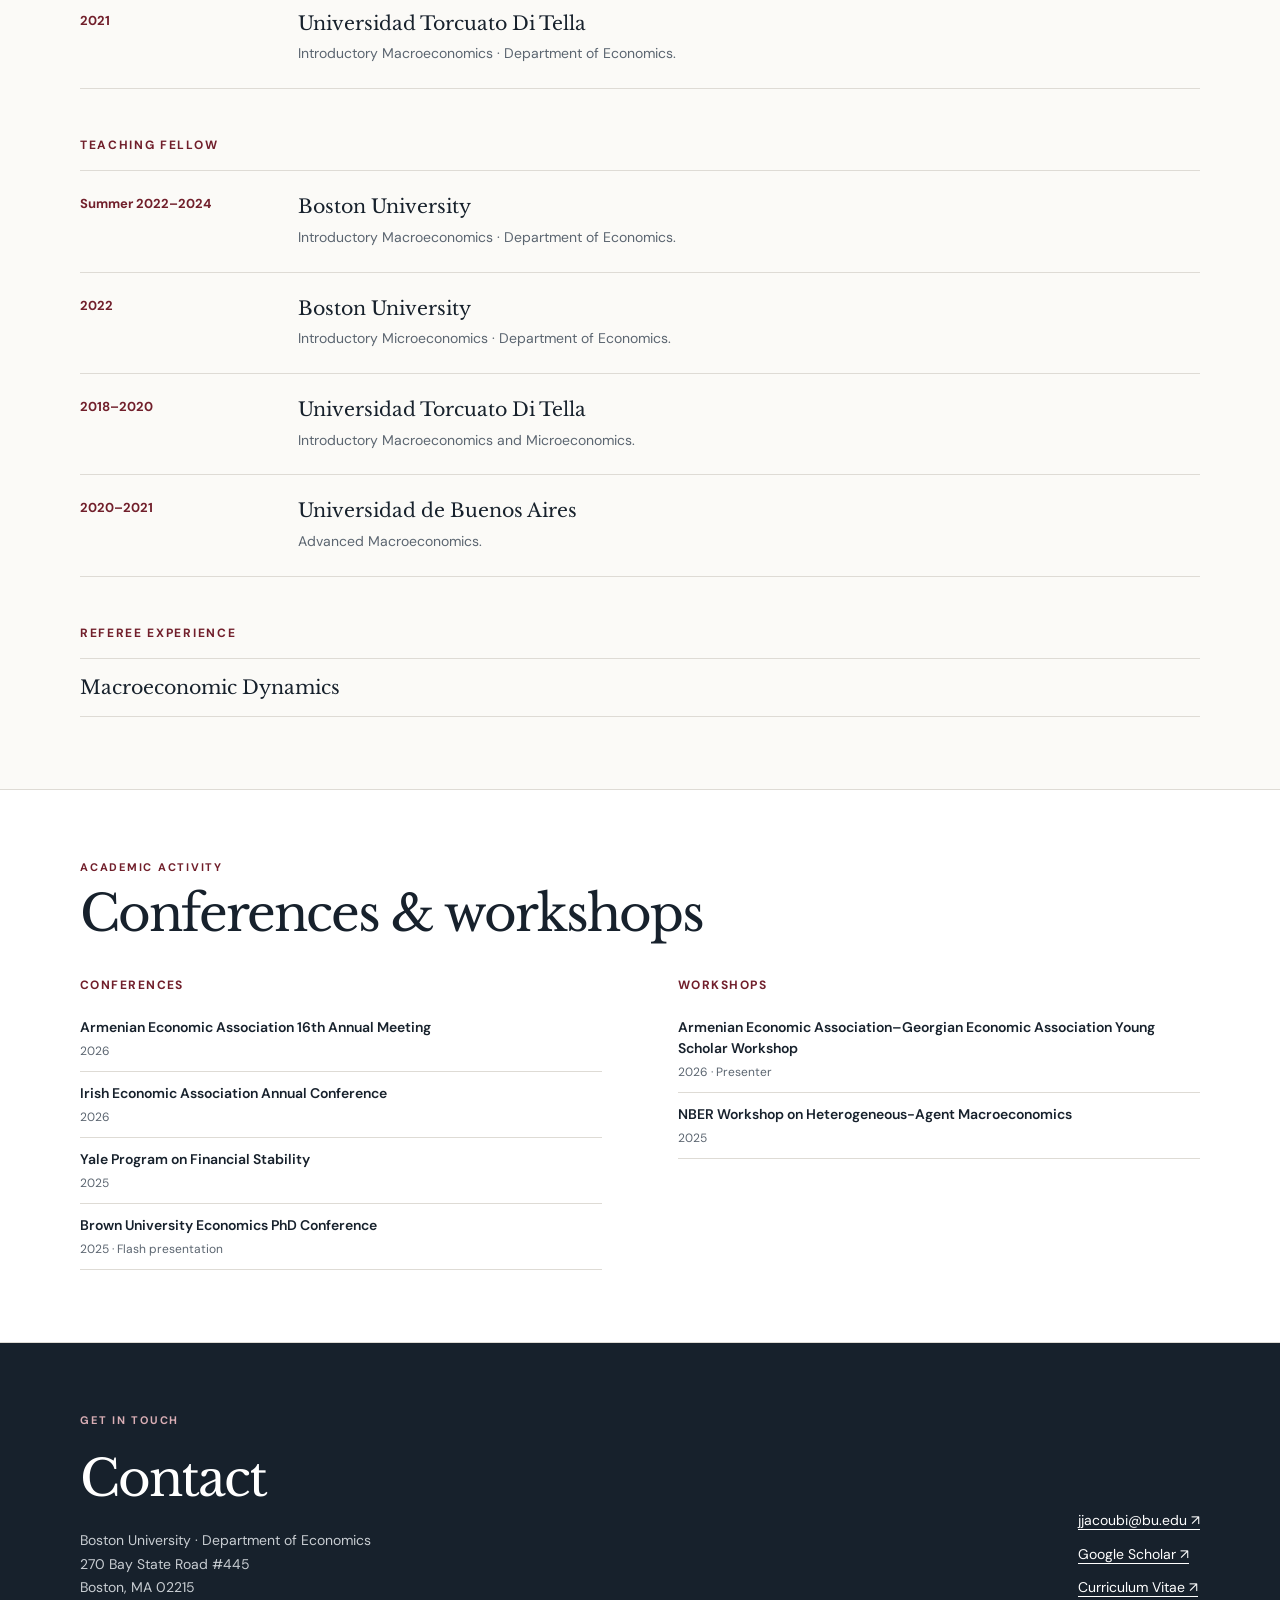
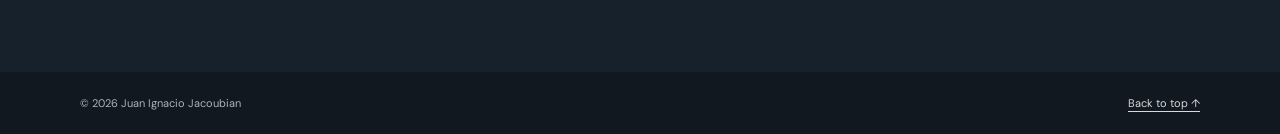
==== commit 90303260: "Remove job market paper slides link" ====
--- a/index.html
+++ b/index.html
@@ -54,7 +54,7 @@
           <div class="paper-number">01 / Job Market Paper</div>
           <div>
             <h3>Trade Shocks, Currency Unions and the Role of Fiscal Transfers</h3>
-            <div class="paper-links"><a href="https://www.dropbox.com/scl/fi/moicuy2zmkp98iasvs0k5/Jacoubian_JMP.pdf?rlkey=olzhwbza10vcqna3rttsv6okv&st=32whip06&dl=0" target="_blank" rel="noopener noreferrer">Working paper ↗</a><a href="https://www.dropbox.com/scl/fi/ap52pm8d9tdj8sf3t60or/Slides_JMP_Jacoubian.pdf?rlkey=s9q50mf46nwkjzergd0y4uzwi&st=0a1cbhss&dl=0" target="_blank" rel="noopener noreferrer">Summary slides ↗</a></div>
+            <div class="paper-links"><a href="https://www.dropbox.com/scl/fi/moicuy2zmkp98iasvs0k5/Jacoubian_JMP.pdf?rlkey=olzhwbza10vcqna3rttsv6okv&st=32whip06&dl=0" target="_blank" rel="noopener noreferrer">Working paper ↗</a></div>
             <details class="abstract"><summary>Read abstract</summary><p>A common trade shock can affect members of a currency union differently, while monetary policy cannot respond separately to country-specific conditions. This paper studies whether cross-country fiscal transfers can substitute for this missing adjustment margin. I develop a dynamic quantitative trade model with nominal rigidities and heterogeneous households and apply it to the 2025 U.S. tariff shock in the euro area. I introduce a cross-country fiscal transfer rule that operates as an automatic stabilizer, directing resources toward countries more adversely affected by the shock. Fiscal transfers of less than 1% of euro-area GDP in present value offset all the additional dispersion in terms of involuntary unemployment and consumption generated by the loss of country-specific monetary policy, while reducing a sizable part of the additional dispersion in employment and GDP. Thus, relatively small cross-country transfers can substitute for much of the stabilization role of country-specific monetary policy. Finally, I show that euro-area retaliation combined with fiscal transfers would have further mitigated the labor-market effects of the U.S. tariff shock.</p></details>
             <p class="paper-note">Committee: <a href="https://nataliaramondo.com/" target="_blank" rel="noopener noreferrer">Natalia Ramondo</a>, <a href="https://masaofukui.com/" target="_blank" rel="noopener noreferrer">Masao Fukui</a>, <a href="https://sites.google.com/view/joaquin-blaum" target="_blank" rel="noopener noreferrer">Joaquin Blaum</a>, and <a href="https://davidlagakos.io/" target="_blank" rel="noopener noreferrer">David Lagakos</a>.</p>
           </div>
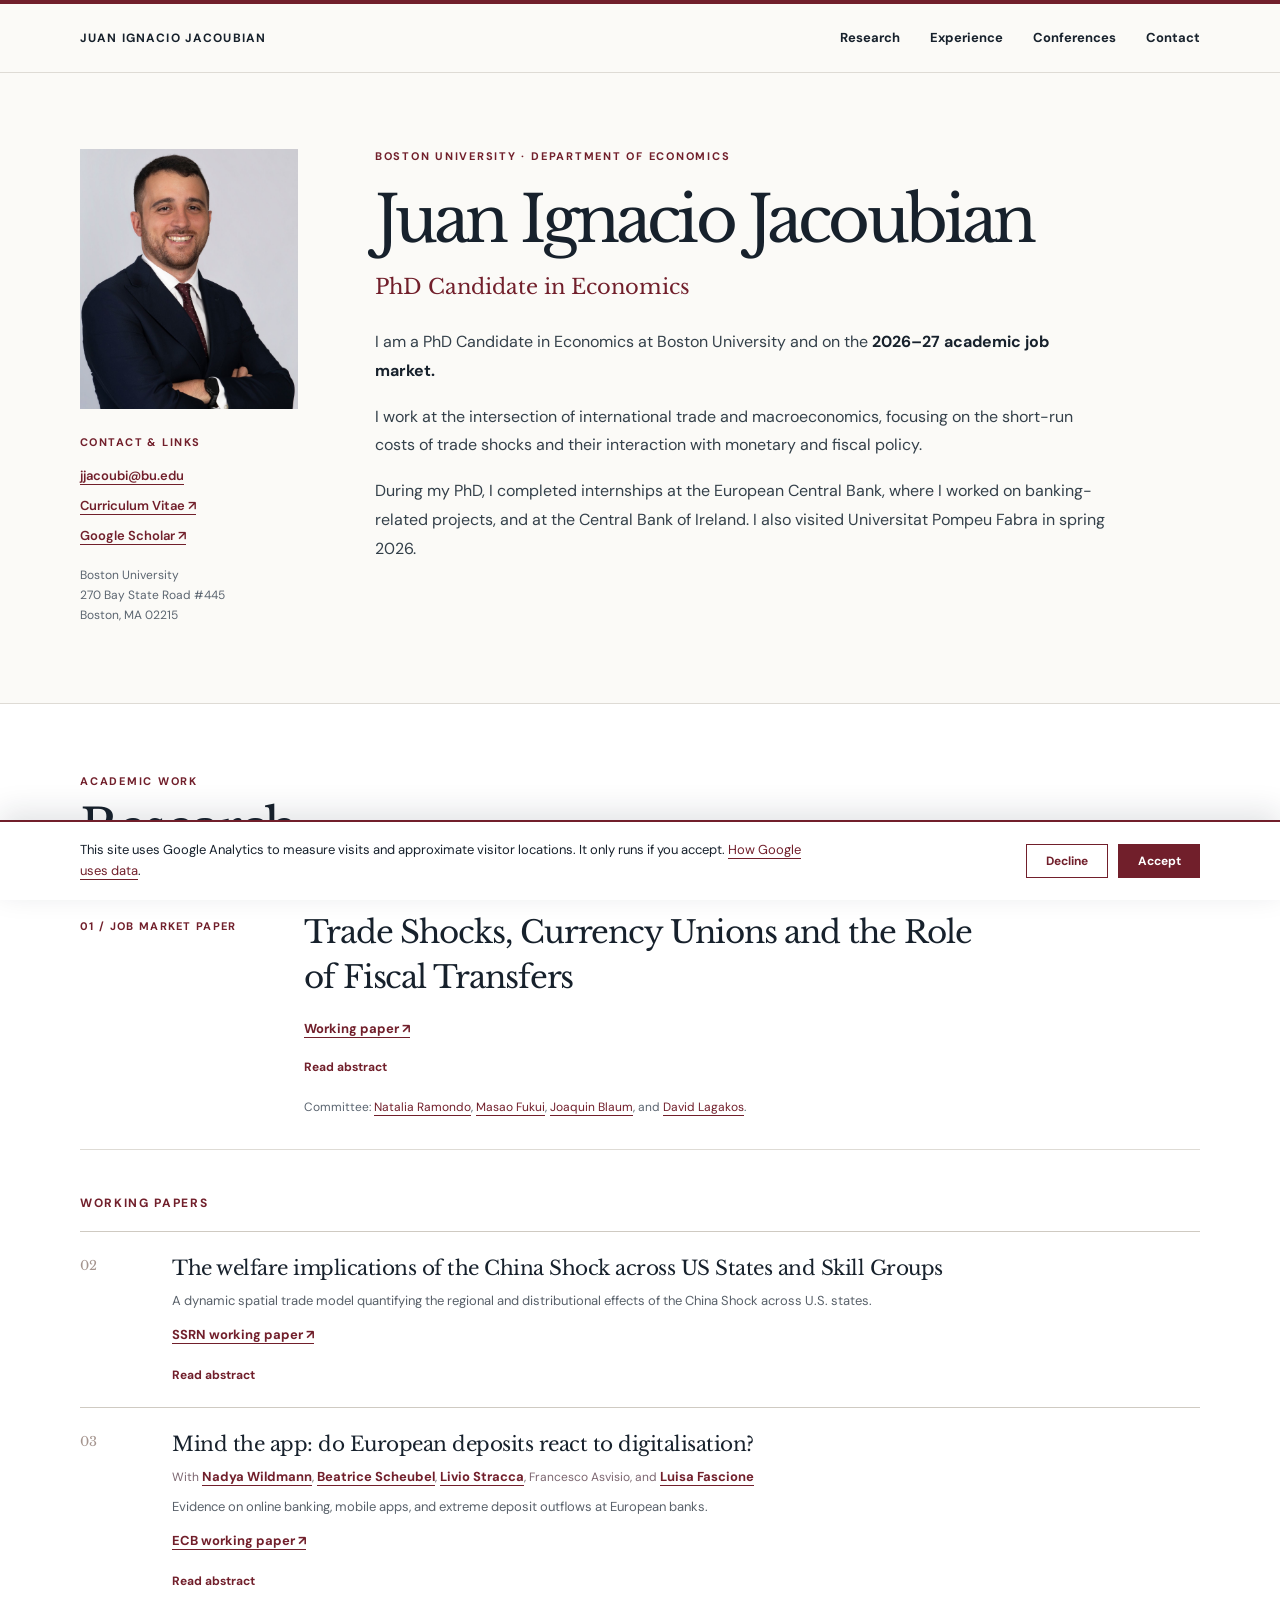
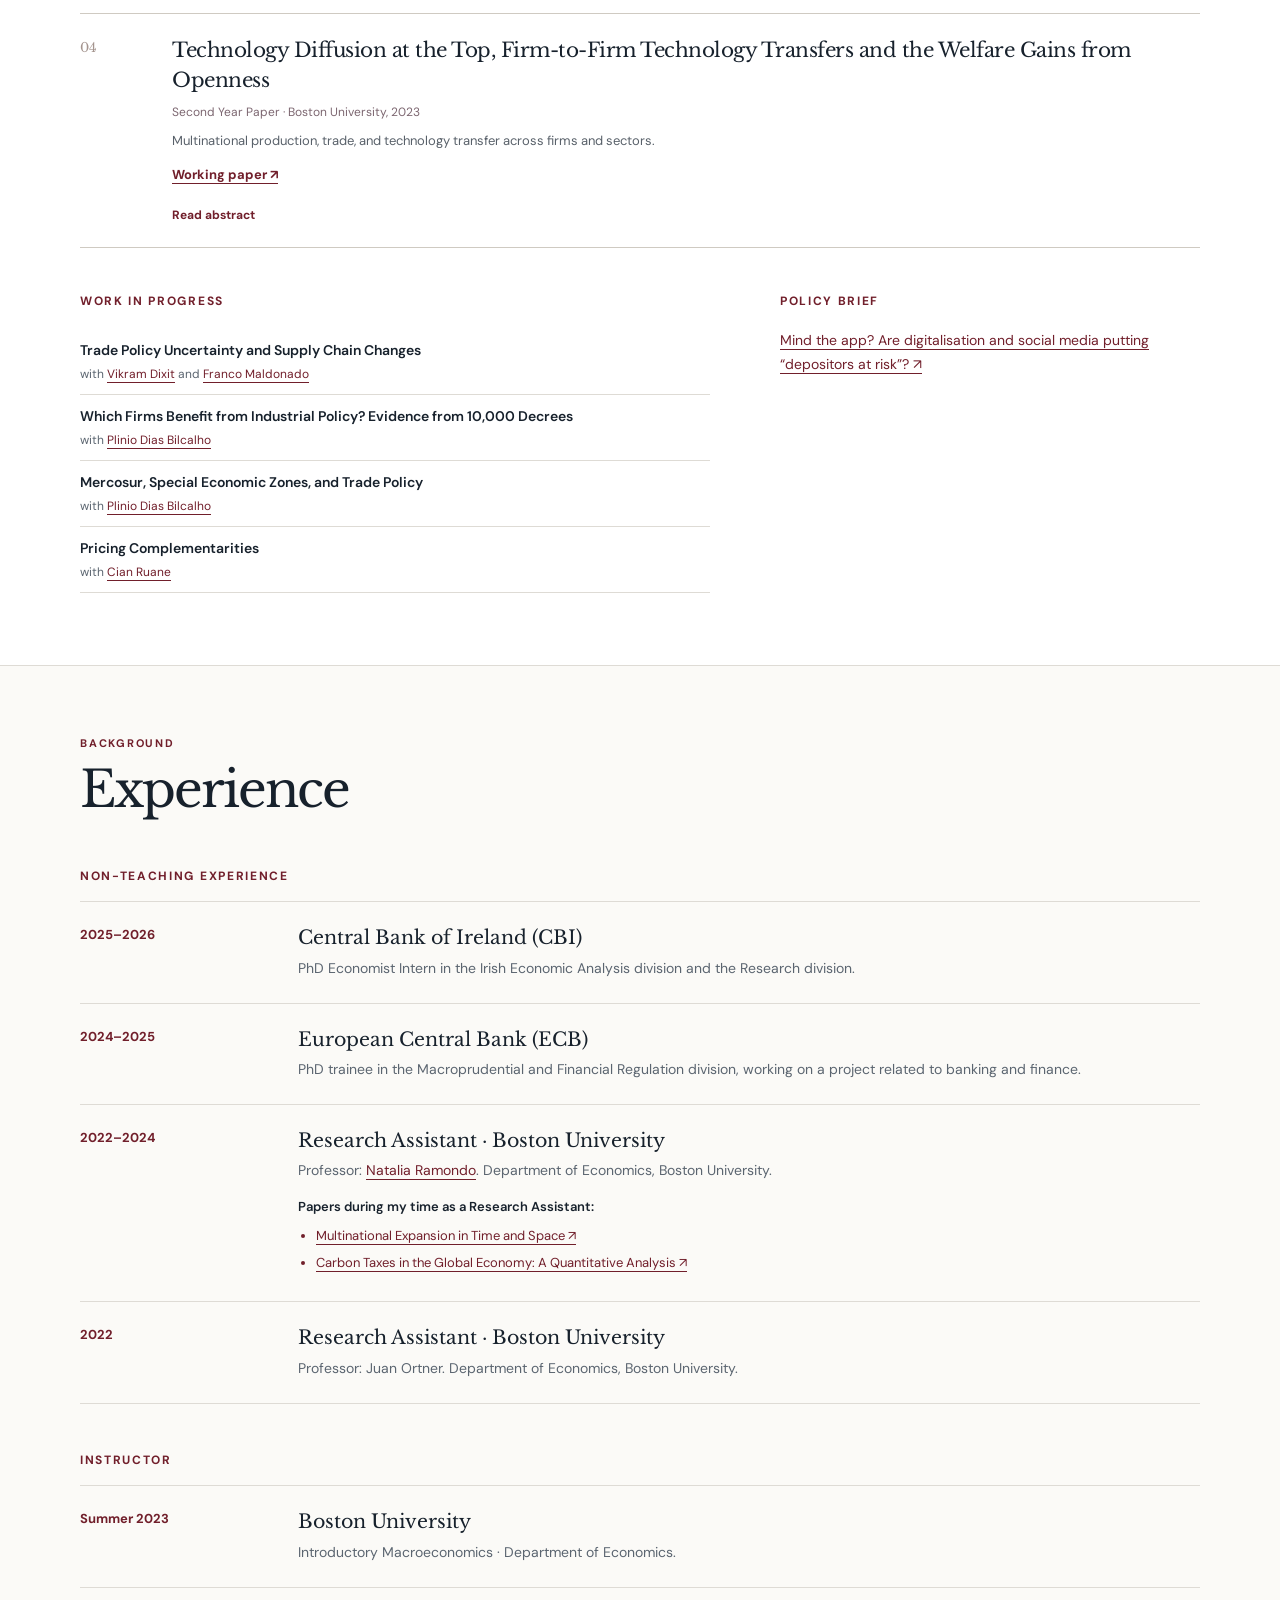
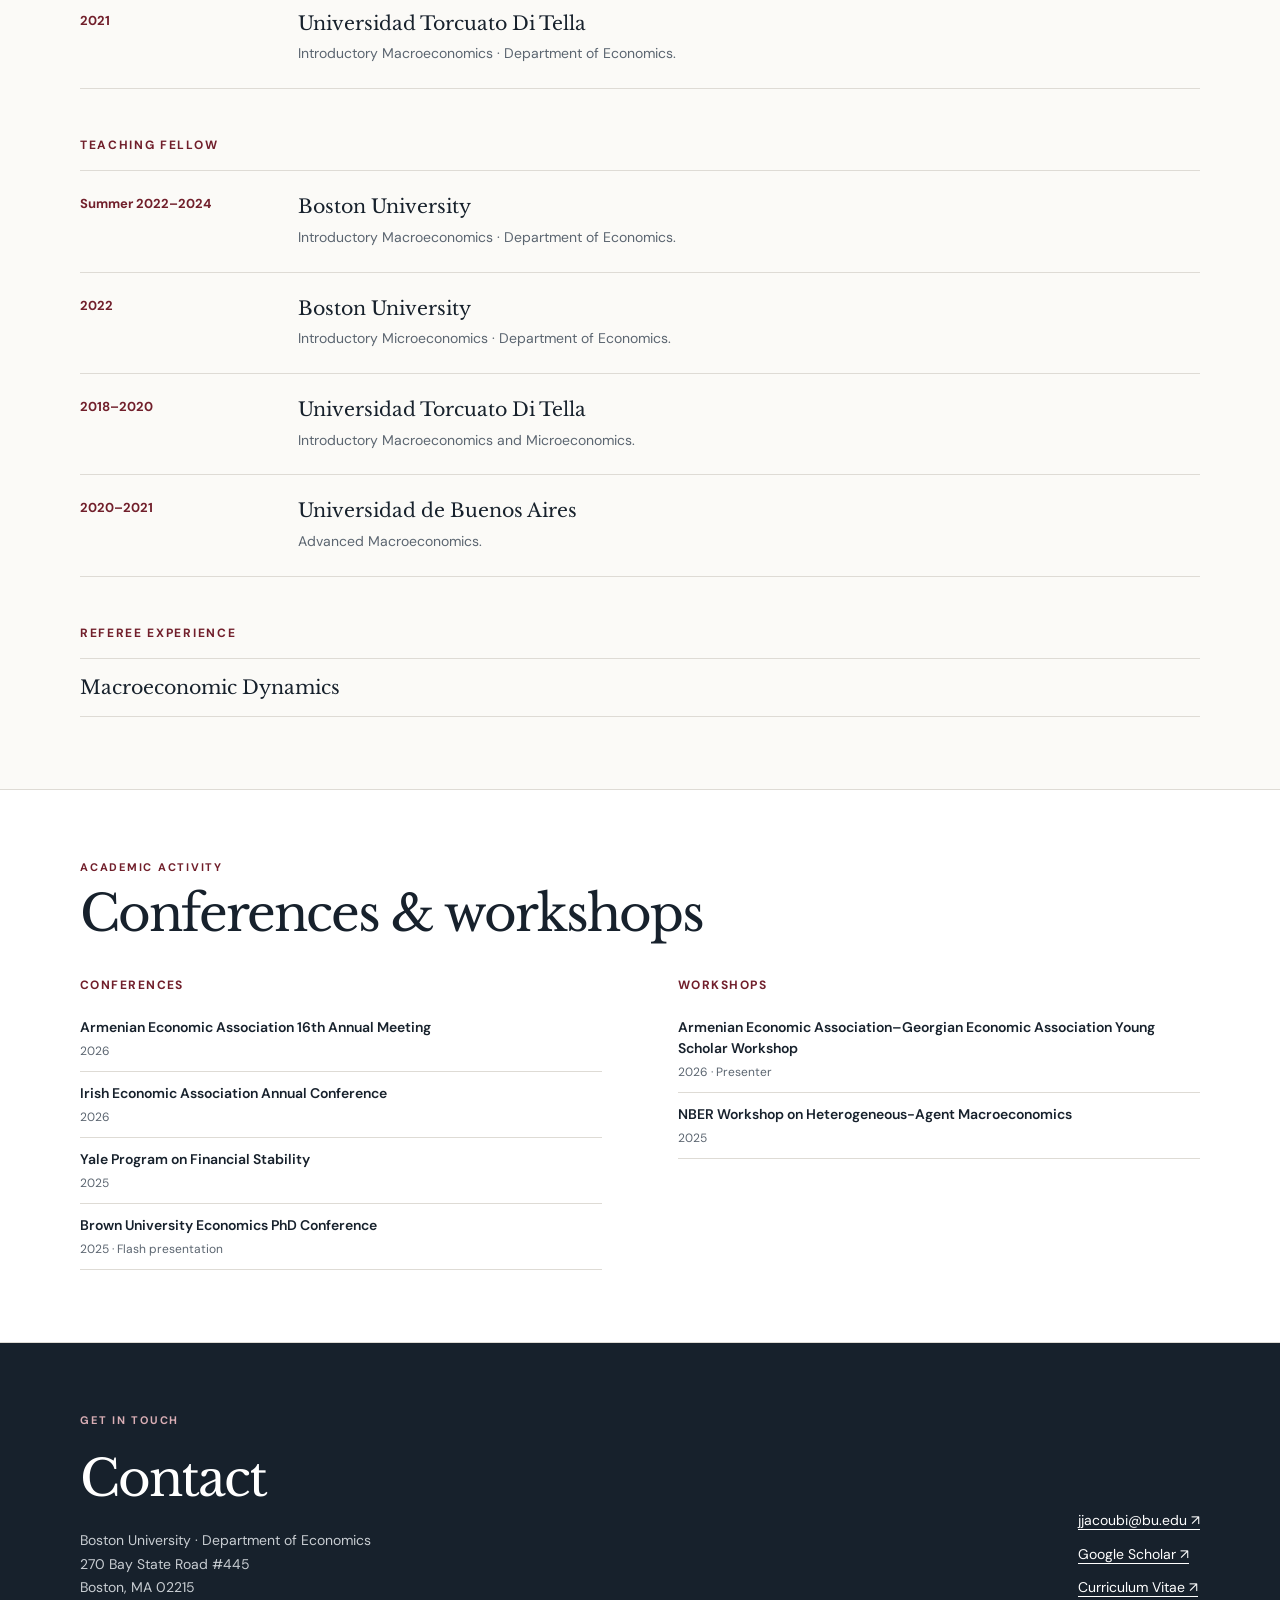
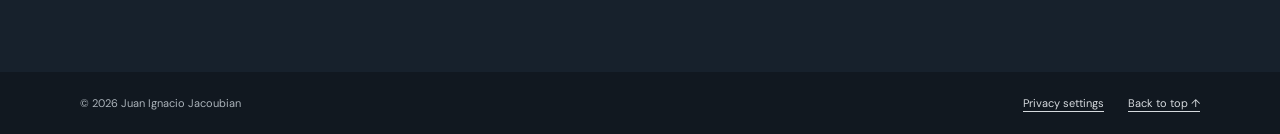
==== commit c4e08464: "Restore Google Analytics with visitor consent" ====
--- a/index.html
+++ b/index.html
@@ -8,6 +8,7 @@
   <title>Juan Ignacio Jacoubian | Economics</title>
   <link rel="icon" href="favicon.svg" type="image/svg+xml">
   <link rel="stylesheet" href="styles.css">
+  <script src="analytics.js" defer></script>
 </head>
 <body>
   <a class="skip-link" href="#main">Skip to content</a>
@@ -117,7 +118,16 @@
 
     <section class="contact-section section-pad" id="contact" aria-labelledby="contact-title"><div class="wrap contact-inner"><div><p class="eyebrow">Get in touch</p><h2 id="contact-title">Contact</h2><p>Boston University · Department of Economics<br>270 Bay State Road #445<br>Boston, MA 02215</p></div><div class="contact-links"><a href="mailto:jjacoubi@bu.edu">jjacoubi@bu.edu ↗</a><a href="https://scholar.google.com/citations?user=OK84RfUAAAAJ&hl=en" target="_blank" rel="noopener noreferrer">Google Scholar ↗</a><a href="https://www.dropbox.com/scl/fi/tv3nqqmebe2hz1r2w908m/Jacoubian_CV.pdf?rlkey=9dcqigrnf57n4l6firhxx303y&st=umcvk0f8&dl=0" target="_blank" rel="noopener noreferrer">Curriculum Vitae ↗</a></div></div></section>
   </main>
-  <footer><div class="wrap footer-inner"><span>© <span id="year">2026</span> Juan Ignacio Jacoubian</span><a href="#top">Back to top ↑</a></div></footer>
+  <footer><div class="wrap footer-inner"><span>© <span id="year">2026</span> Juan Ignacio Jacoubian</span><div class="footer-actions"><button type="button" id="analytics-settings">Privacy settings</button><a href="#top">Back to top ↑</a></div></div></footer>
+  <section class="analytics-consent" id="analytics-consent" aria-label="Analytics preferences" hidden>
+    <div class="analytics-consent-inner wrap">
+      <p>This site uses Google Analytics to measure visits and approximate visitor locations. It only runs if you accept. <a href="https://policies.google.com/technologies/partner-sites" target="_blank" rel="noopener noreferrer">How Google uses data</a>.</p>
+      <div class="analytics-consent-actions">
+        <button type="button" data-analytics-choice="declined">Decline</button>
+        <button type="button" data-analytics-choice="accepted">Accept</button>
+      </div>
+    </div>
+  </section>
   <script>document.getElementById('year').textContent = new Date().getFullYear();</script>
 </body>
 </html>
--- a/styles.css
+++ b/styles.css
@@ -48,3 +48,17 @@
 .referee-journal{margin:0;padding:17px 0;border-top:1px solid var(--line);border-bottom:1px solid var(--line);font:400 19px var(--serif)}
 @media(max-width:850px){.profile{grid-template-columns:185px minmax(0,1fr);gap:38px;padding-top:54px;padding-bottom:62px}.portrait{width:185px;height:224px}.featured-paper{grid-template-columns:155px 1fr;gap:22px}}
 @media(max-width:650px){.header-inner{padding-block:16px}.profile{display:flex;flex-direction:column;gap:29px;padding-top:39px;padding-bottom:55px}.profile-main{order:1}.profile-details{order:2;display:flex;gap:22px;align-items:start;width:100%;padding-top:0}.portrait{width:112px;height:144px;flex:none}.profile-contact{padding-top:0}.profile-contact p:not(.small-label){margin-top:12px}.profile-main h1{font-size:clamp(40px,9.8vw,54px)}.profile-role{margin:11px 0 22px;font-size:19px}.profile-bio p{font-size:15px}.featured-paper{grid-template-columns:1fr;gap:8px;padding:22px 0 26px}.paper-number{padding:0}.featured-paper h3{font-size:22px}.section-pad{padding-top:55px;padding-bottom:60px}.experience-group{margin-top:35px}}
+
+.footer-actions{display:flex;align-items:center;gap:24px}
+.footer-actions button{border:0;padding:0;background:transparent;color:#d6dade;font:inherit;cursor:pointer;text-decoration:underline;text-underline-offset:4px}
+.footer-actions button:hover{color:#fff}
+.footer-actions button:focus-visible,.analytics-consent button:focus-visible{outline:3px solid #ad7380;outline-offset:4px}
+.analytics-consent[hidden]{display:none}
+.analytics-consent{position:fixed;z-index:200;inset:auto 0 0;background:var(--white);border-top:2px solid var(--accent);box-shadow:0 -8px 30px #17212c20}
+.analytics-consent-inner{display:flex;align-items:center;justify-content:space-between;gap:24px;padding-block:18px}
+.analytics-consent p{max-width:740px;margin:0;font-size:13px;line-height:1.6}
+.analytics-consent-actions{display:flex;gap:10px;flex:none}
+.analytics-consent button{min-width:82px;padding:8px 13px;border:1px solid var(--accent);background:var(--white);color:var(--accent);font:700 12px var(--sans);cursor:pointer}
+.analytics-consent button[data-analytics-choice="accepted"]{background:var(--accent);color:var(--white)}
+.analytics-consent button:hover{background:var(--accent-dark);color:var(--white)}
+@media(max-width:650px){.analytics-consent-inner{align-items:stretch;flex-direction:column;gap:14px}.analytics-consent-actions{justify-content:flex-end}.footer-actions{gap:16px}}
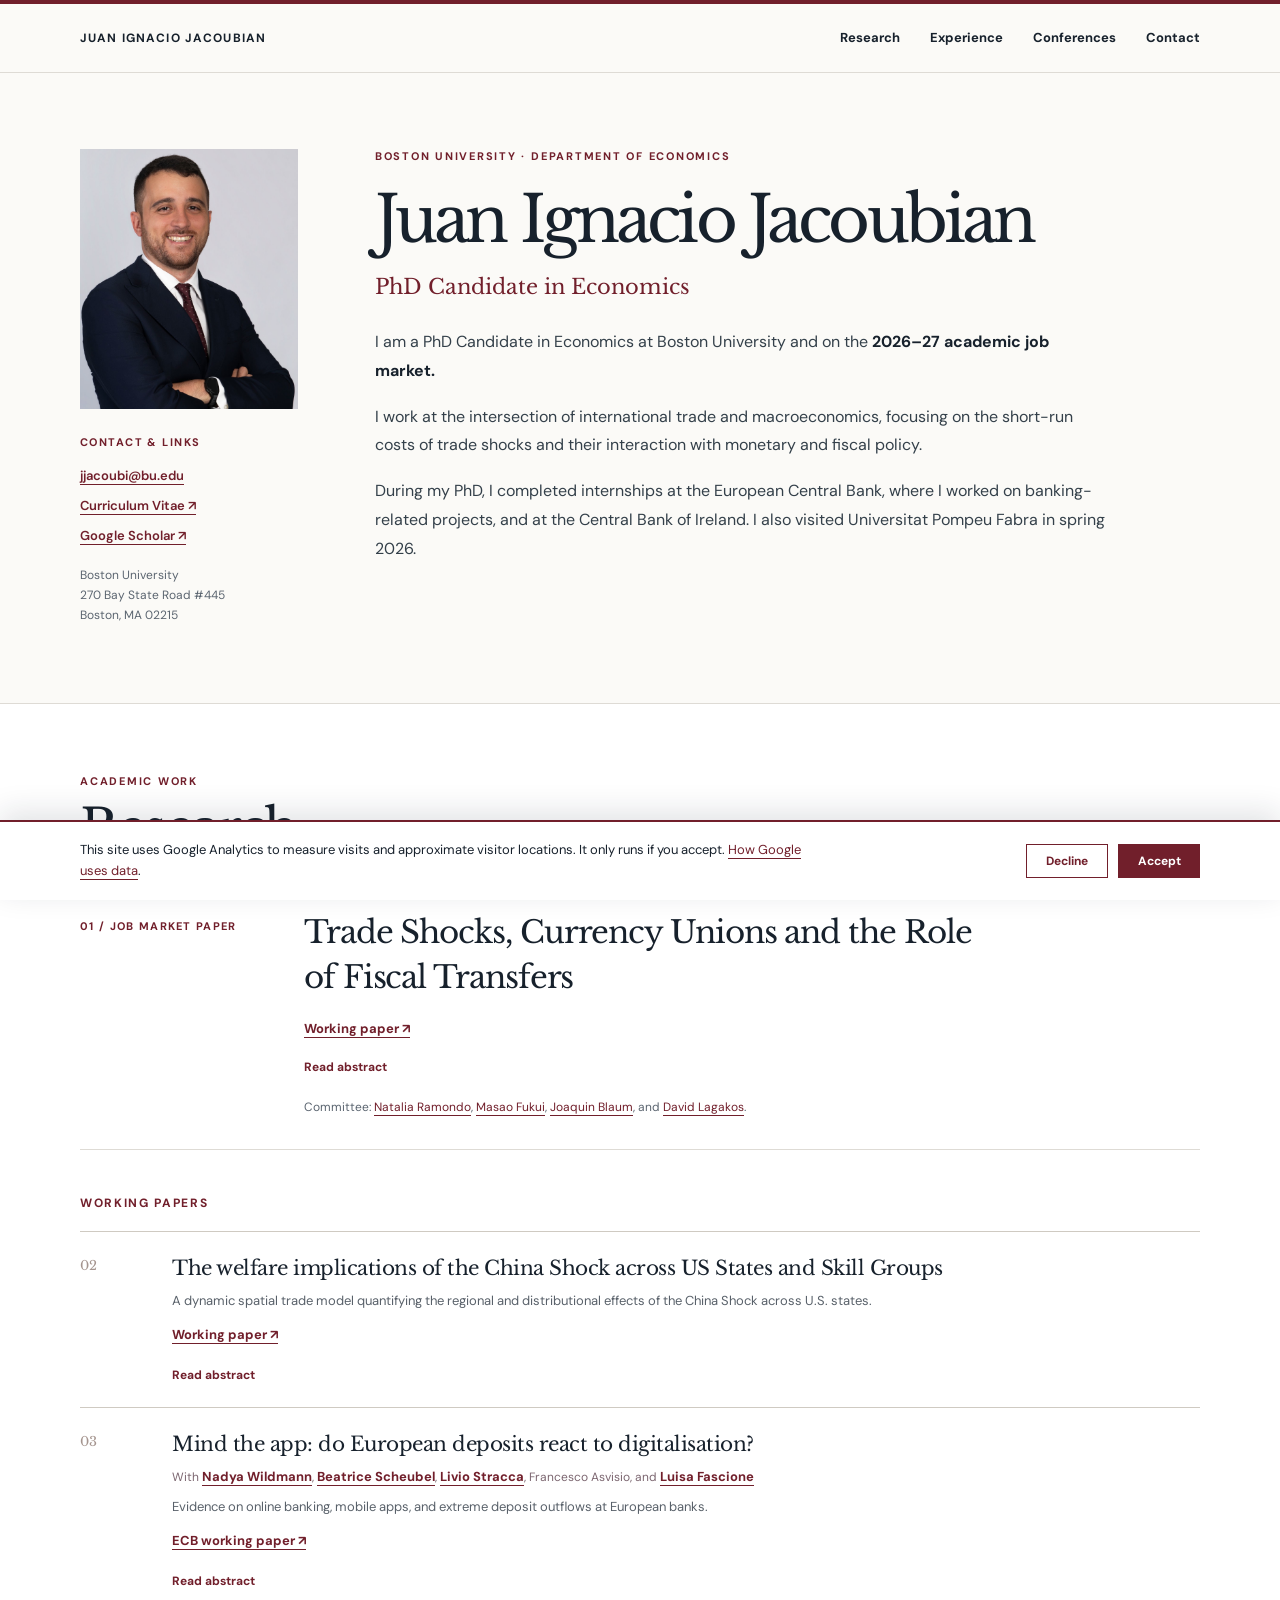
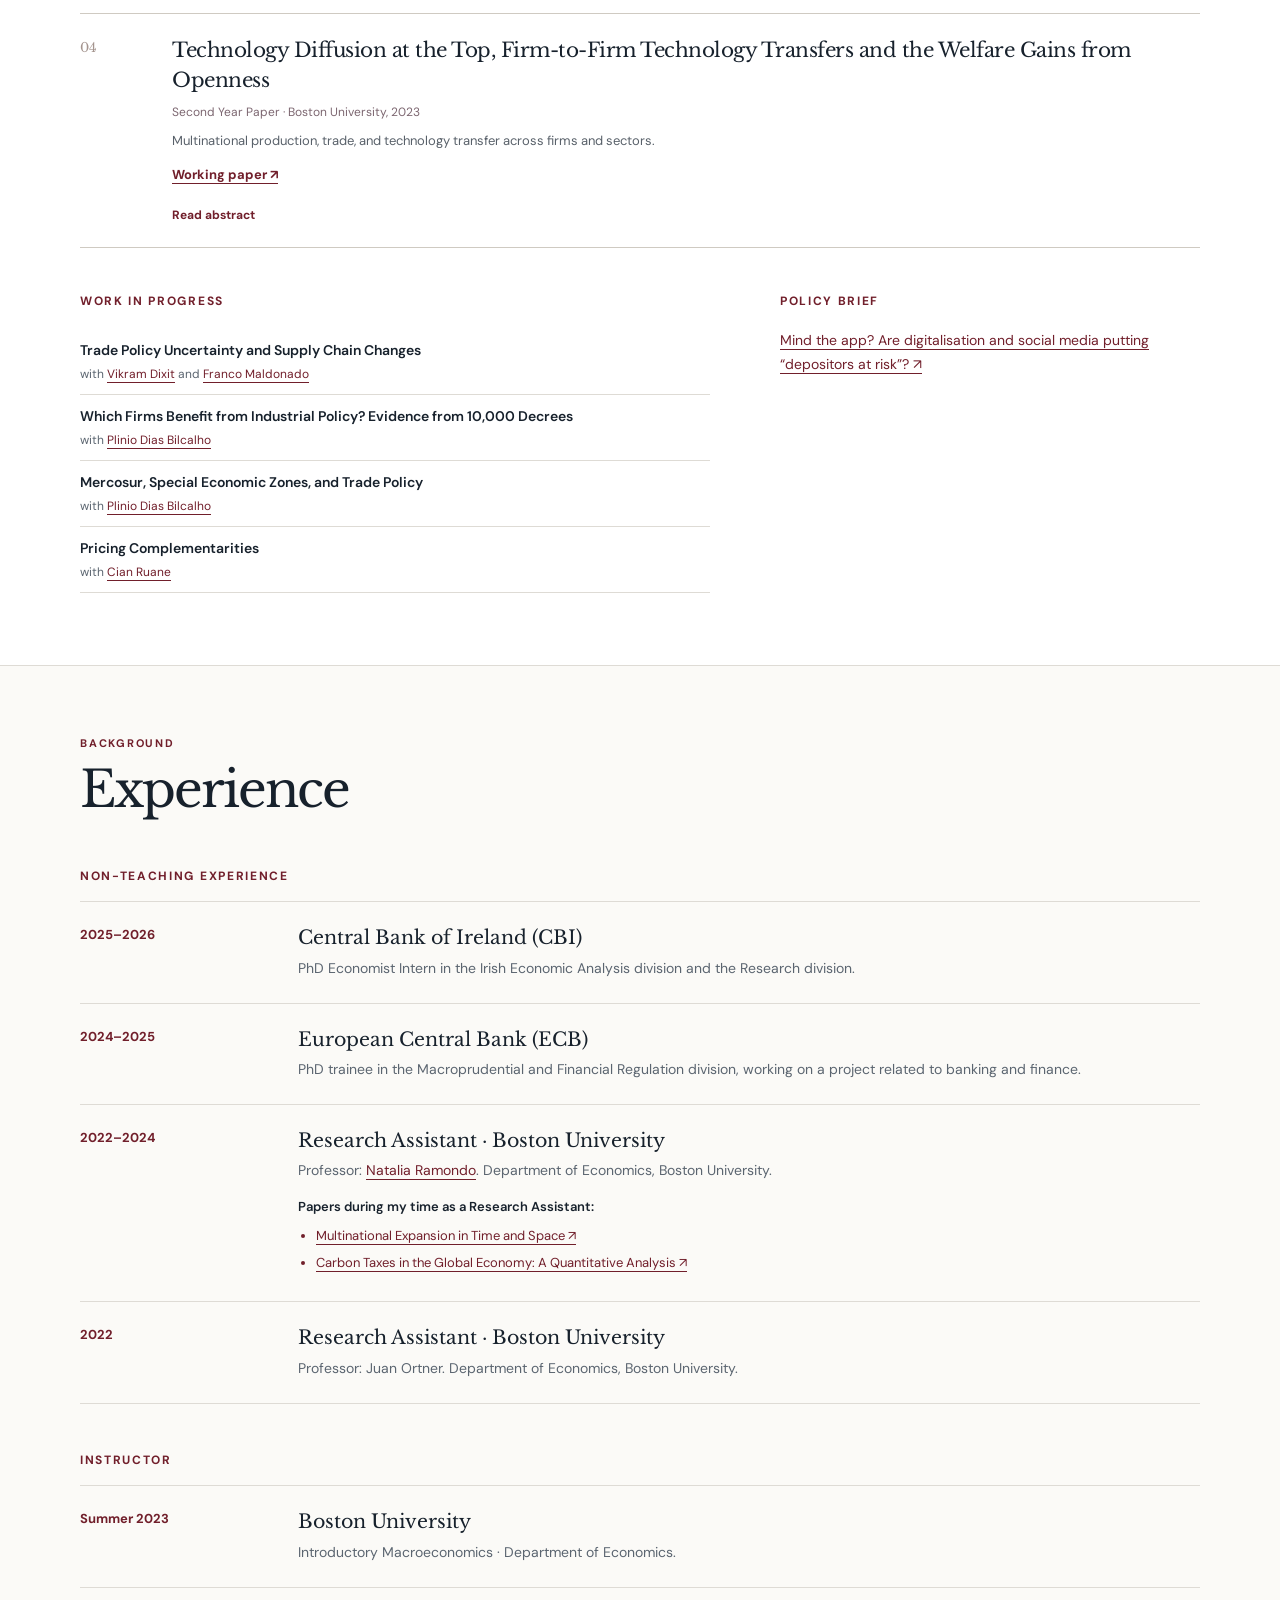
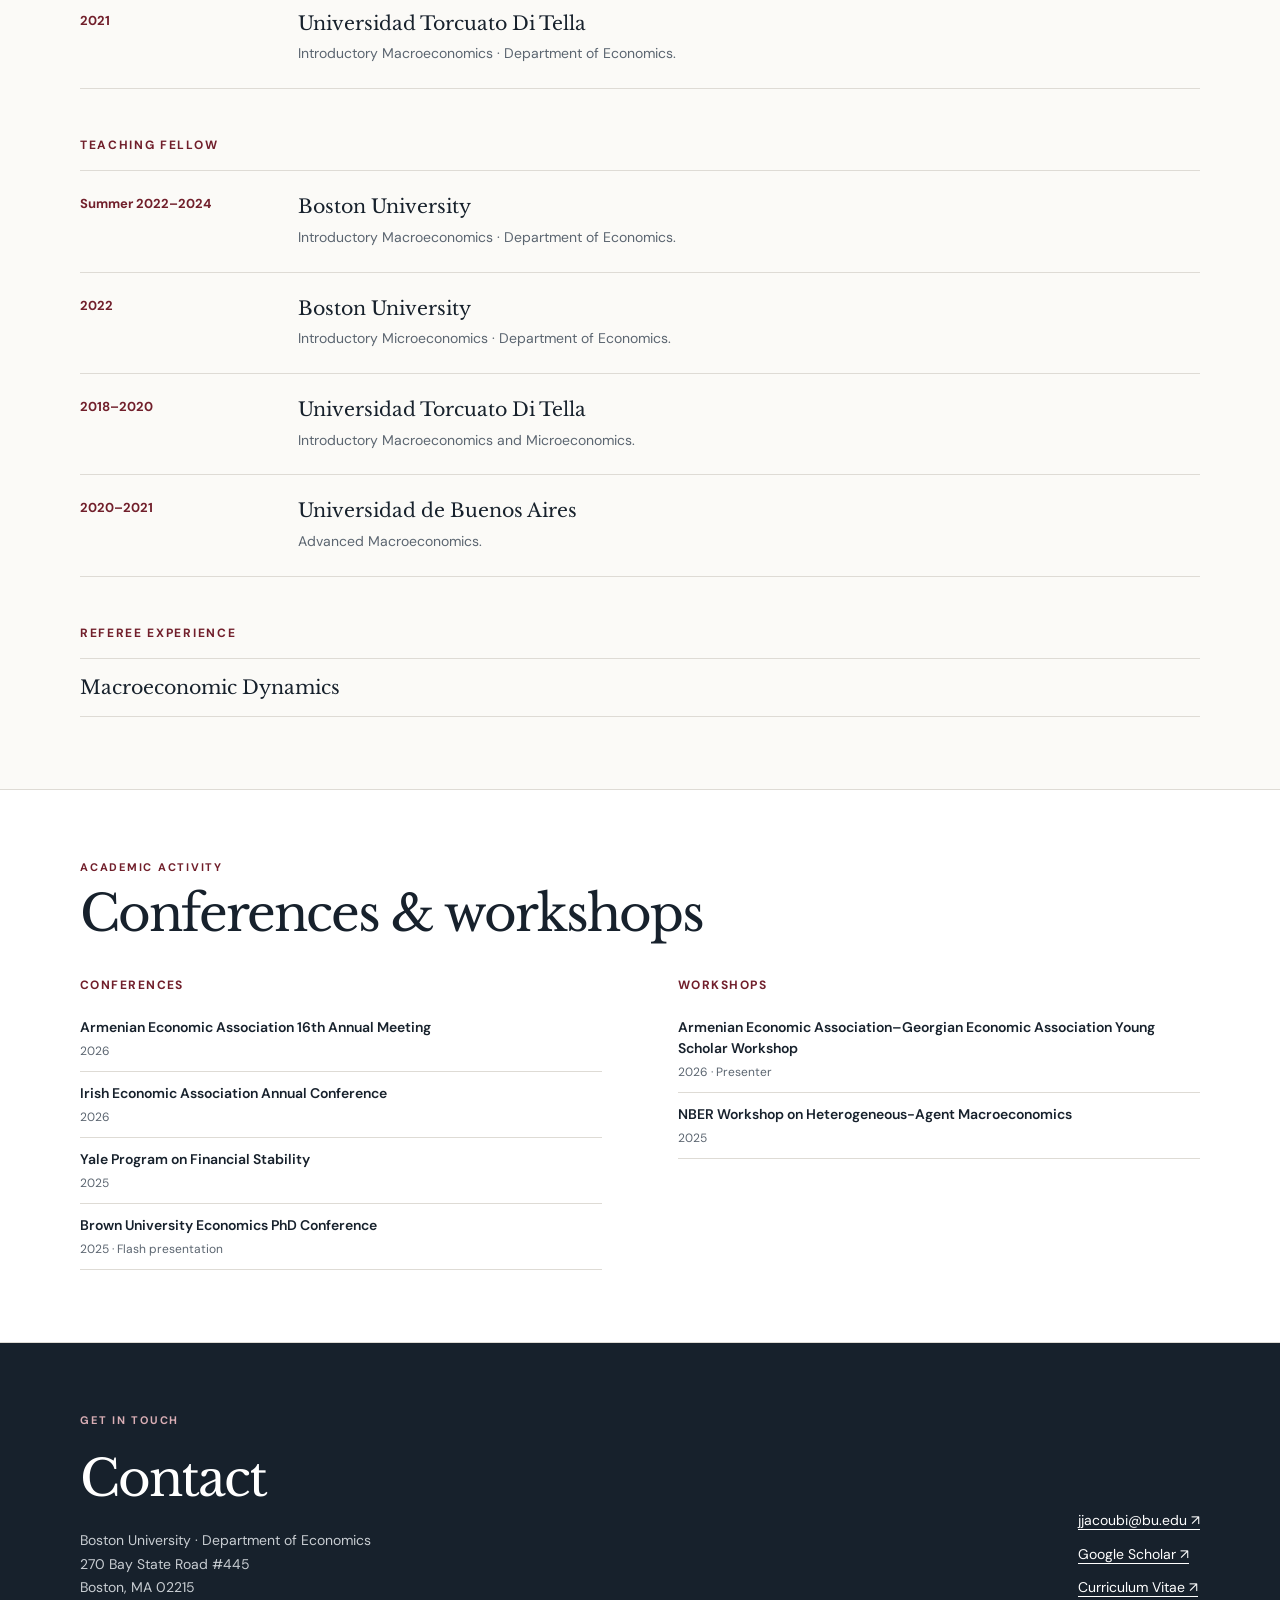
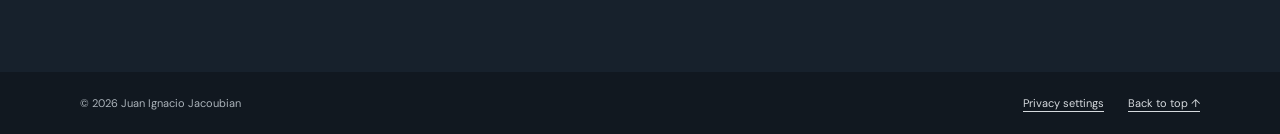
==== commit 951391c5: "Serve CV and papers directly from GitHub Pages" ====
--- a/index.html
+++ b/index.html
@@ -31,7 +31,7 @@
         <div class="profile-contact">
           <p class="small-label">Contact & links</p>
           <a href="mailto:jjacoubi@bu.edu">jjacoubi@bu.edu</a>
-          <a href="https://www.dropbox.com/scl/fi/tv3nqqmebe2hz1r2w908m/Jacoubian_CV.pdf?rlkey=9dcqigrnf57n4l6firhxx303y&st=umcvk0f8&dl=0" target="_blank" rel="noopener noreferrer">Curriculum Vitae ↗</a>
+          <a href="pdf/Jacoubian_CV.pdf" target="_blank" rel="noopener noreferrer">Curriculum Vitae ↗</a>
           <a href="https://scholar.google.com/citations?user=OK84RfUAAAAJ&hl=en" target="_blank" rel="noopener noreferrer">Google Scholar ↗</a>
           <p>Boston University<br>270 Bay State Road #445<br>Boston, MA 02215</p>
         </div>
@@ -55,7 +55,7 @@
           <div class="paper-number">01 / Job Market Paper</div>
           <div>
             <h3>Trade Shocks, Currency Unions and the Role of Fiscal Transfers</h3>
-            <div class="paper-links"><a href="https://www.dropbox.com/scl/fi/moicuy2zmkp98iasvs0k5/Jacoubian_JMP.pdf?rlkey=olzhwbza10vcqna3rttsv6okv&st=32whip06&dl=0" target="_blank" rel="noopener noreferrer">Working paper ↗</a></div>
+            <div class="paper-links"><a href="pdf/Jacoubian_JMP.pdf" target="_blank" rel="noopener noreferrer">Working paper ↗</a></div>
             <details class="abstract"><summary>Read abstract</summary><p>A common trade shock can affect members of a currency union differently, while monetary policy cannot respond separately to country-specific conditions. This paper studies whether cross-country fiscal transfers can substitute for this missing adjustment margin. I develop a dynamic quantitative trade model with nominal rigidities and heterogeneous households and apply it to the 2025 U.S. tariff shock in the euro area. I introduce a cross-country fiscal transfer rule that operates as an automatic stabilizer, directing resources toward countries more adversely affected by the shock. Fiscal transfers of less than 1% of euro-area GDP in present value offset all the additional dispersion in terms of involuntary unemployment and consumption generated by the loss of country-specific monetary policy, while reducing a sizable part of the additional dispersion in employment and GDP. Thus, relatively small cross-country transfers can substitute for much of the stabilization role of country-specific monetary policy. Finally, I show that euro-area retaliation combined with fiscal transfers would have further mitigated the labor-market effects of the U.S. tariff shock.</p></details>
             <p class="paper-note">Committee: <a href="https://nataliaramondo.com/" target="_blank" rel="noopener noreferrer">Natalia Ramondo</a>, <a href="https://masaofukui.com/" target="_blank" rel="noopener noreferrer">Masao Fukui</a>, <a href="https://sites.google.com/view/joaquin-blaum" target="_blank" rel="noopener noreferrer">Joaquin Blaum</a>, and <a href="https://davidlagakos.io/" target="_blank" rel="noopener noreferrer">David Lagakos</a>.</p>
           </div>
@@ -63,9 +63,9 @@
 
         <h3 class="subheading">Working papers</h3>
         <div class="paper-list">
-          <article class="paper-row"><span class="paper-index">02</span><div><h4>The welfare implications of the China Shock across US States and Skill Groups</h4><p>A dynamic spatial trade model quantifying the regional and distributional effects of the China Shock across U.S. states.</p><a href="https://papers.ssrn.com/sol3/papers.cfm?abstract_id=6148986" target="_blank" rel="noopener noreferrer">SSRN working paper ↗</a><details class="abstract"><summary>Read abstract</summary><p>I build a dynamic quantitative spatial trade model with firm and worker heterogeneity, mobility frictions, and short-run unemployment to quantify the regional and distributional effects of the China Shock across U.S. states. The baseline model implies an average welfare gain (0.1%) but substantial heterogeneity across skill groups. Average welfare gains are 0.01% for unskilled workers—who lose in 17 of 50 states—versus 0.31% for skilled workers, who lose in only 7 states. The model predicts an average increase of 0.78% in the skill premium, with more exposed states experiencing larger increases. Finally, I find long-run gains in every state for both types of workers.</p></details></div></article>
+          <article class="paper-row"><span class="paper-index">02</span><div><h4>The welfare implications of the China Shock across US States and Skill Groups</h4><p>A dynamic spatial trade model quantifying the regional and distributional effects of the China Shock across U.S. states.</p><a href="pdf/China_Shock_US_States_and_Skill_Groups.pdf" target="_blank" rel="noopener noreferrer">Working paper ↗</a><details class="abstract"><summary>Read abstract</summary><p>I build a dynamic quantitative spatial trade model with firm and worker heterogeneity, mobility frictions, and short-run unemployment to quantify the regional and distributional effects of the China Shock across U.S. states. The baseline model implies an average welfare gain (0.1%) but substantial heterogeneity across skill groups. Average welfare gains are 0.01% for unskilled workers—who lose in 17 of 50 states—versus 0.31% for skilled workers, who lose in only 7 states. The model predicts an average increase of 0.78% in the skill premium, with more exposed states experiencing larger increases. Finally, I find long-run gains in every state for both types of workers.</p></details></div></article>
           <article class="paper-row"><span class="paper-index">03</span><div><h4>Mind the app: do European deposits react to digitalisation?</h4><p class="authors">With <a href="https://www.ecb.europa.eu/pub/research/authors/profiles/nadya-wildmann.en.html" target="_blank" rel="noopener noreferrer">Nadya Wildmann</a>, <a href="https://www.ecb.europa.eu/pub/research/authors/profiles/beatrice-scheubel.en.html" target="_blank" rel="noopener noreferrer">Beatrice Scheubel</a>, <a href="https://cepr.org/about/people/livio-stracca" target="_blank" rel="noopener noreferrer">Livio Stracca</a>, Francesco Asvisio, and <a href="https://www.ecb.europa.eu/pub/research/authors/profiles/luisa-fascione.en.html" target="_blank" rel="noopener noreferrer">Luisa Fascione</a></p><p>Evidence on online banking, mobile apps, and extreme deposit outflows at European banks.</p><a href="https://www.ecb.europa.eu/pub/pdf/scpwps/ecb.wp3092~84ac652507.en.pdf" target="_blank" rel="noopener noreferrer">ECB working paper ↗</a><details class="abstract"><summary>Read abstract</summary><p>The March 2023 banking turmoil has intensified discussions whether social media and the digitalisation of finance have become significant factors in driving severe deposit outflows. We introduce the concept of deposits-at-risk and utilize quantile regressions for disentangling determinants of stressed outflows at the lowest tail of the distribution. For a sample of large banks directly supervised by the ECB, our findings indicate that an increased use of online banking services leads to a small amplification of extreme deposit outflows, but this effect is not further exacerbated by the availability of a mobile banking app. Online banking use and availability of a mobile app do not have a causal effect on deposit volatility in normal times. Finally, social media are impactful only in idiosyncratic cases.</p></details></div></article>
-          <article class="paper-row"><span class="paper-index">04</span><div><h4>Technology Diffusion at the Top, Firm-to-Firm Technology Transfers and the Welfare Gains from Openness</h4><p class="authors">Second Year Paper · Boston University, 2023</p><p>Multinational production, trade, and technology transfer across firms and sectors.</p><a href="https://drive.google.com/file/d/11wVsmjHyueOZJf-Fg-5BJIfBOFoT-F3O/view?usp=sharing" target="_blank" rel="noopener noreferrer">Working paper ↗</a><details class="abstract"><summary>Read abstract</summary><p>I develop a static model to study the macroeconomic effect of multinational production (MP) and trade in the context of technology diffusion among the best firms in the sector and simultaneous firm-to-firm technology transfers between sectors. I show the importance of separately calibrating aggregate spillovers and firm-to-firm technology transfers in the buyer-supplier linkages. I focus my analysis on non-tradable suppliers, and show how different levels of technology transfer affect the gains from openness.</p></details></div></article>
+          <article class="paper-row"><span class="paper-index">04</span><div><h4>Technology Diffusion at the Top, Firm-to-Firm Technology Transfers and the Welfare Gains from Openness</h4><p class="authors">Second Year Paper · Boston University, 2023</p><p>Multinational production, trade, and technology transfer across firms and sectors.</p><a href="pdf/Second_Year_Paper.pdf" target="_blank" rel="noopener noreferrer">Working paper ↗</a><details class="abstract"><summary>Read abstract</summary><p>I develop a static model to study the macroeconomic effect of multinational production (MP) and trade in the context of technology diffusion among the best firms in the sector and simultaneous firm-to-firm technology transfers between sectors. I show the importance of separately calibrating aggregate spillovers and firm-to-firm technology transfers in the buyer-supplier linkages. I focus my analysis on non-tradable suppliers, and show how different levels of technology transfer affect the gains from openness.</p></details></div></article>
         </div>
 
         <div class="research-bottom">
@@ -84,7 +84,7 @@
           <div class="timeline">
             <article><span class="timeline-date">2025–2026</span><div><h4>Central Bank of Ireland (CBI)</h4><p>PhD Economist Intern in the Irish Economic Analysis division and the Research division.</p></div></article>
             <article><span class="timeline-date">2024–2025</span><div><h4>European Central Bank (ECB)</h4><p>PhD trainee in the Macroprudential and Financial Regulation division, working on a project related to banking and finance.</p></div></article>
-            <article><span class="timeline-date">2022–2024</span><div><h4>Research Assistant · Boston University</h4><p>Professor: <a href="https://nataliaramondo.com/" target="_blank" rel="noopener noreferrer">Natalia Ramondo</a>. Department of Economics, Boston University.</p><p class="experience-detail-label">Papers during my time as a Research Assistant:</p><ul class="experience-papers"><li><a href="https://people.bu.edu/garettos/GOR_2024.pdf" target="_blank" rel="noopener noreferrer">Multinational Expansion in Time and Space ↗</a></li><li><a href="https://www.dropbox.com/scl/fi/v4i9pn65b6t80vitn35bg/TradeCO2-draft-v26.pdf?rlkey=us7ua0jfm7z505cjlcyzyq8ws&e=1&st=eca9ji56&dl=0" target="_blank" rel="noopener noreferrer">Carbon Taxes in the Global Economy: A Quantitative Analysis ↗</a></li></ul></div></article>
+            <article><span class="timeline-date">2022–2024</span><div><h4>Research Assistant · Boston University</h4><p>Professor: <a href="https://nataliaramondo.com/" target="_blank" rel="noopener noreferrer">Natalia Ramondo</a>. Department of Economics, Boston University.</p><p class="experience-detail-label">Papers during my time as a Research Assistant:</p><ul class="experience-papers"><li><a href="https://people.bu.edu/garettos/GOR_2024.pdf" target="_blank" rel="noopener noreferrer">Multinational Expansion in Time and Space ↗</a></li><li><a href="pdf/TradeCO2-draft-v26.pdf" target="_blank" rel="noopener noreferrer">Carbon Taxes in the Global Economy: A Quantitative Analysis ↗</a></li></ul></div></article>
             <article><span class="timeline-date">2022</span><div><h4>Research Assistant · Boston University</h4><p>Professor: Juan Ortner. Department of Economics, Boston University.</p></div></article>
           </div>
         </div>
@@ -116,7 +116,7 @@
 
     <section class="section-pad conference-section" id="conferences" aria-labelledby="conferences-title"><div class="wrap"><div class="section-heading"><p class="eyebrow">Academic activity</p><h2 id="conferences-title">Conferences & workshops</h2></div><div class="conference-grid"><div><h3>Conferences</h3><ul class="simple-list"><li>Armenian Economic Association 16th Annual Meeting <span>2026</span></li><li>Irish Economic Association Annual Conference <span>2026</span></li><li>Yale Program on Financial Stability <span>2025</span></li><li>Brown University Economics PhD Conference <span>2025 · Flash presentation</span></li></ul></div><div><h3>Workshops</h3><ul class="simple-list"><li>Armenian Economic Association–Georgian Economic Association Young Scholar Workshop <span>2026 · Presenter</span></li><li>NBER Workshop on Heterogeneous-Agent Macroeconomics <span>2025</span></li></ul></div></div></div></section>
 
-    <section class="contact-section section-pad" id="contact" aria-labelledby="contact-title"><div class="wrap contact-inner"><div><p class="eyebrow">Get in touch</p><h2 id="contact-title">Contact</h2><p>Boston University · Department of Economics<br>270 Bay State Road #445<br>Boston, MA 02215</p></div><div class="contact-links"><a href="mailto:jjacoubi@bu.edu">jjacoubi@bu.edu ↗</a><a href="https://scholar.google.com/citations?user=OK84RfUAAAAJ&hl=en" target="_blank" rel="noopener noreferrer">Google Scholar ↗</a><a href="https://www.dropbox.com/scl/fi/tv3nqqmebe2hz1r2w908m/Jacoubian_CV.pdf?rlkey=9dcqigrnf57n4l6firhxx303y&st=umcvk0f8&dl=0" target="_blank" rel="noopener noreferrer">Curriculum Vitae ↗</a></div></div></section>
+    <section class="contact-section section-pad" id="contact" aria-labelledby="contact-title"><div class="wrap contact-inner"><div><p class="eyebrow">Get in touch</p><h2 id="contact-title">Contact</h2><p>Boston University · Department of Economics<br>270 Bay State Road #445<br>Boston, MA 02215</p></div><div class="contact-links"><a href="mailto:jjacoubi@bu.edu">jjacoubi@bu.edu ↗</a><a href="https://scholar.google.com/citations?user=OK84RfUAAAAJ&hl=en" target="_blank" rel="noopener noreferrer">Google Scholar ↗</a><a href="pdf/Jacoubian_CV.pdf" target="_blank" rel="noopener noreferrer">Curriculum Vitae ↗</a></div></div></section>
   </main>
   <footer><div class="wrap footer-inner"><span>© <span id="year">2026</span> Juan Ignacio Jacoubian</span><div class="footer-actions"><button type="button" id="analytics-settings">Privacy settings</button><a href="#top">Back to top ↑</a></div></div></footer>
   <section class="analytics-consent" id="analytics-consent" aria-label="Analytics preferences" hidden>
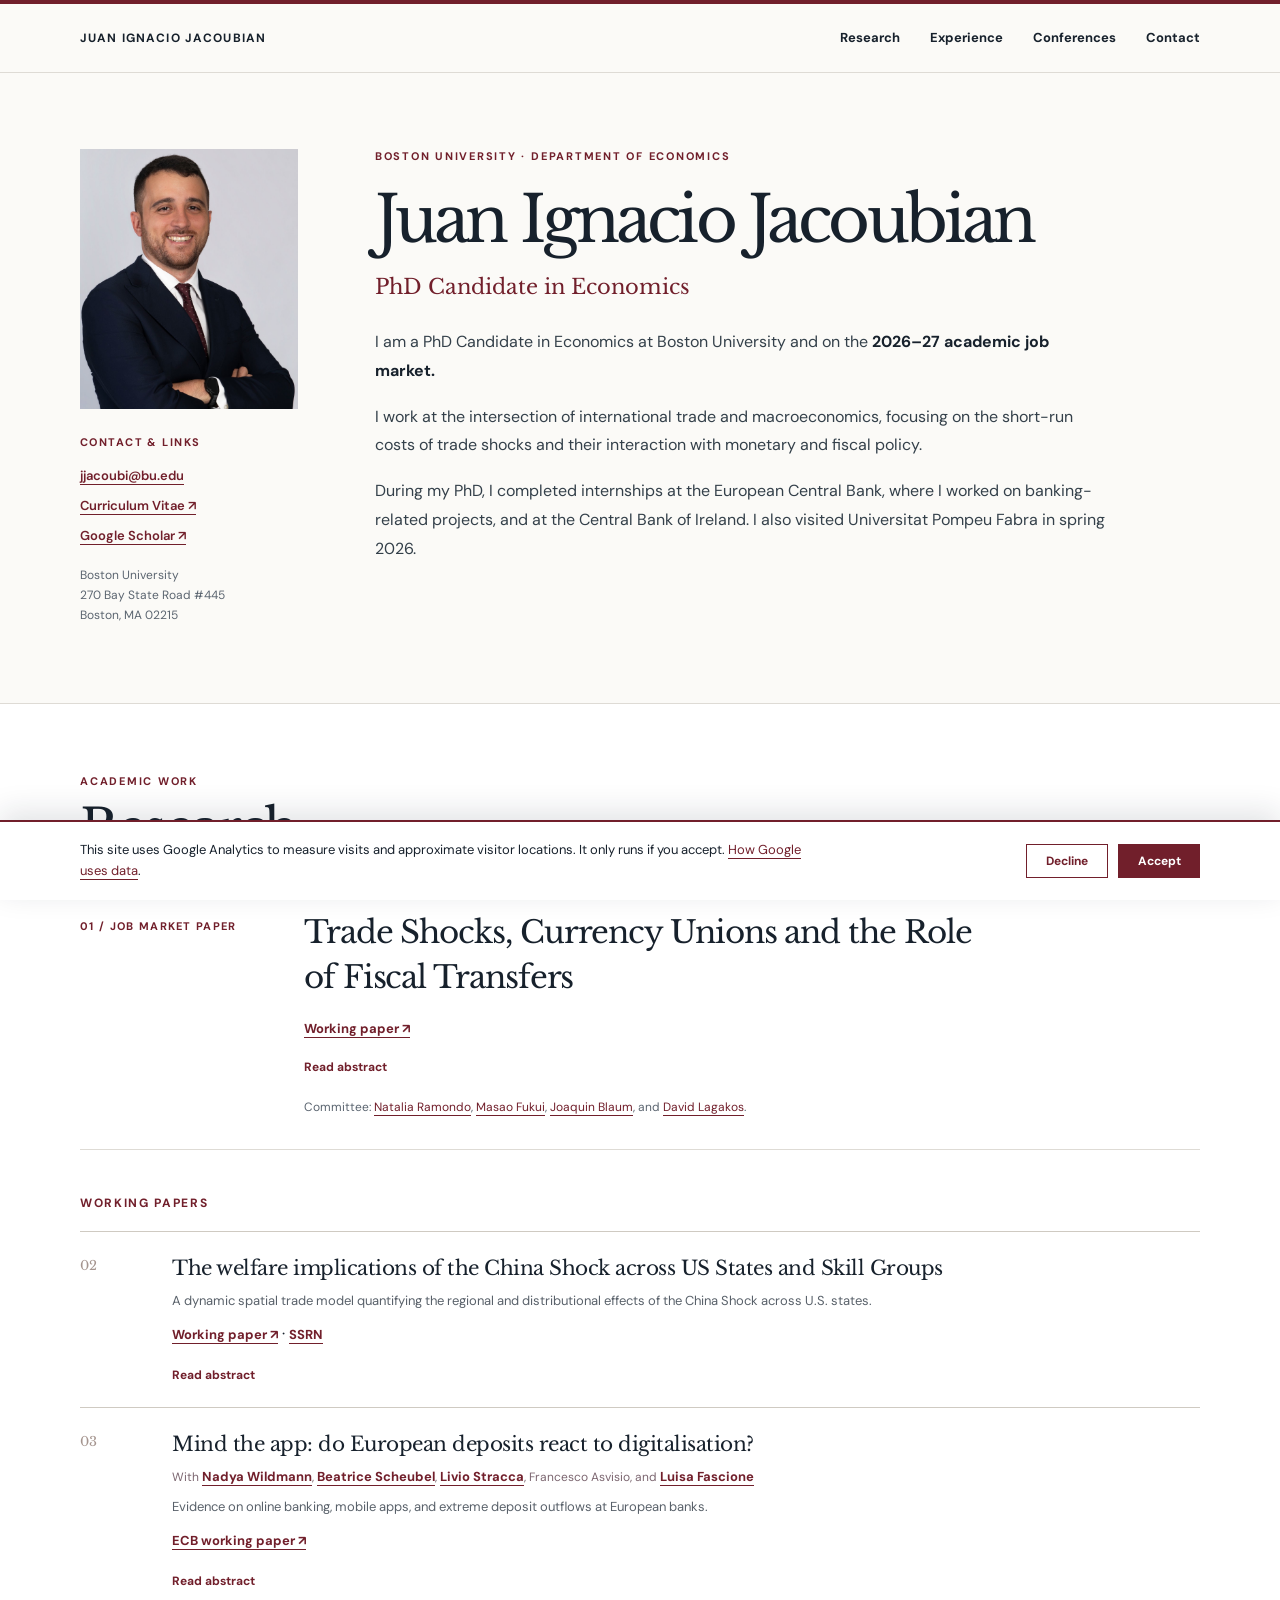
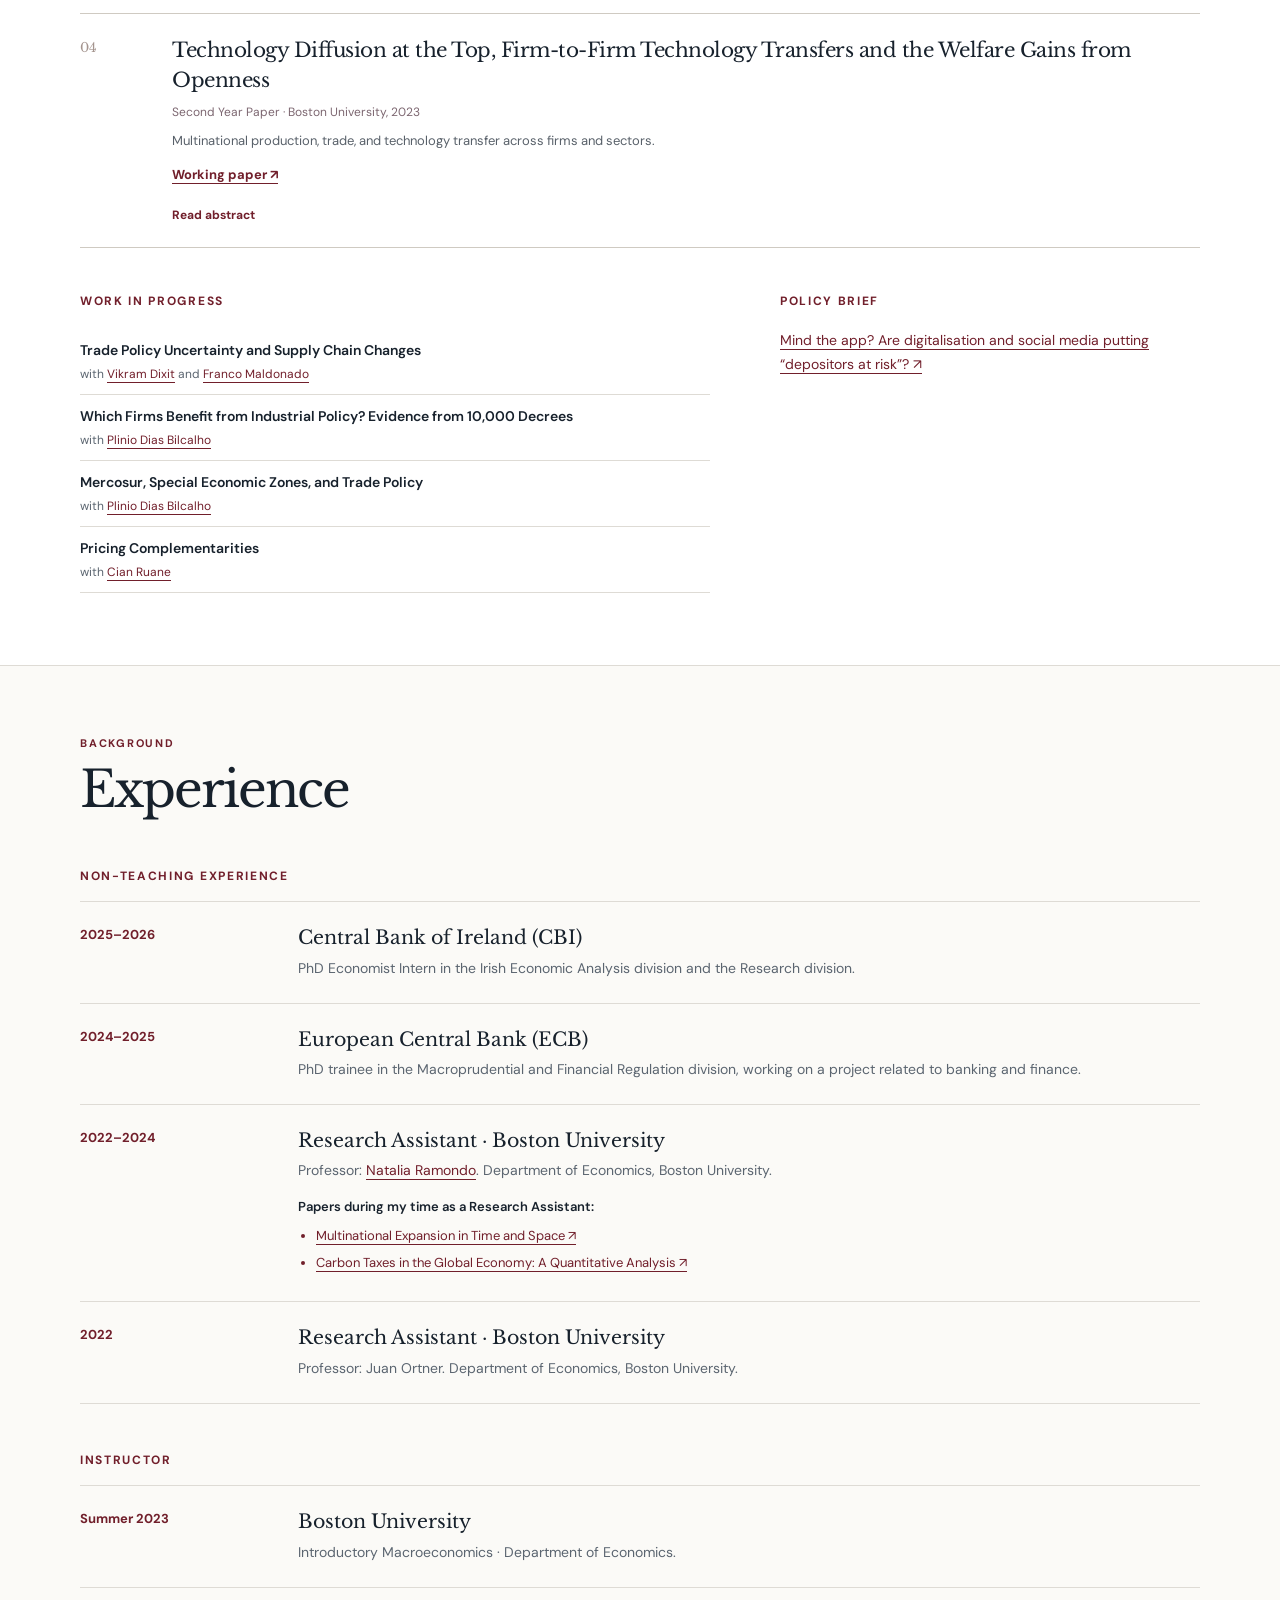
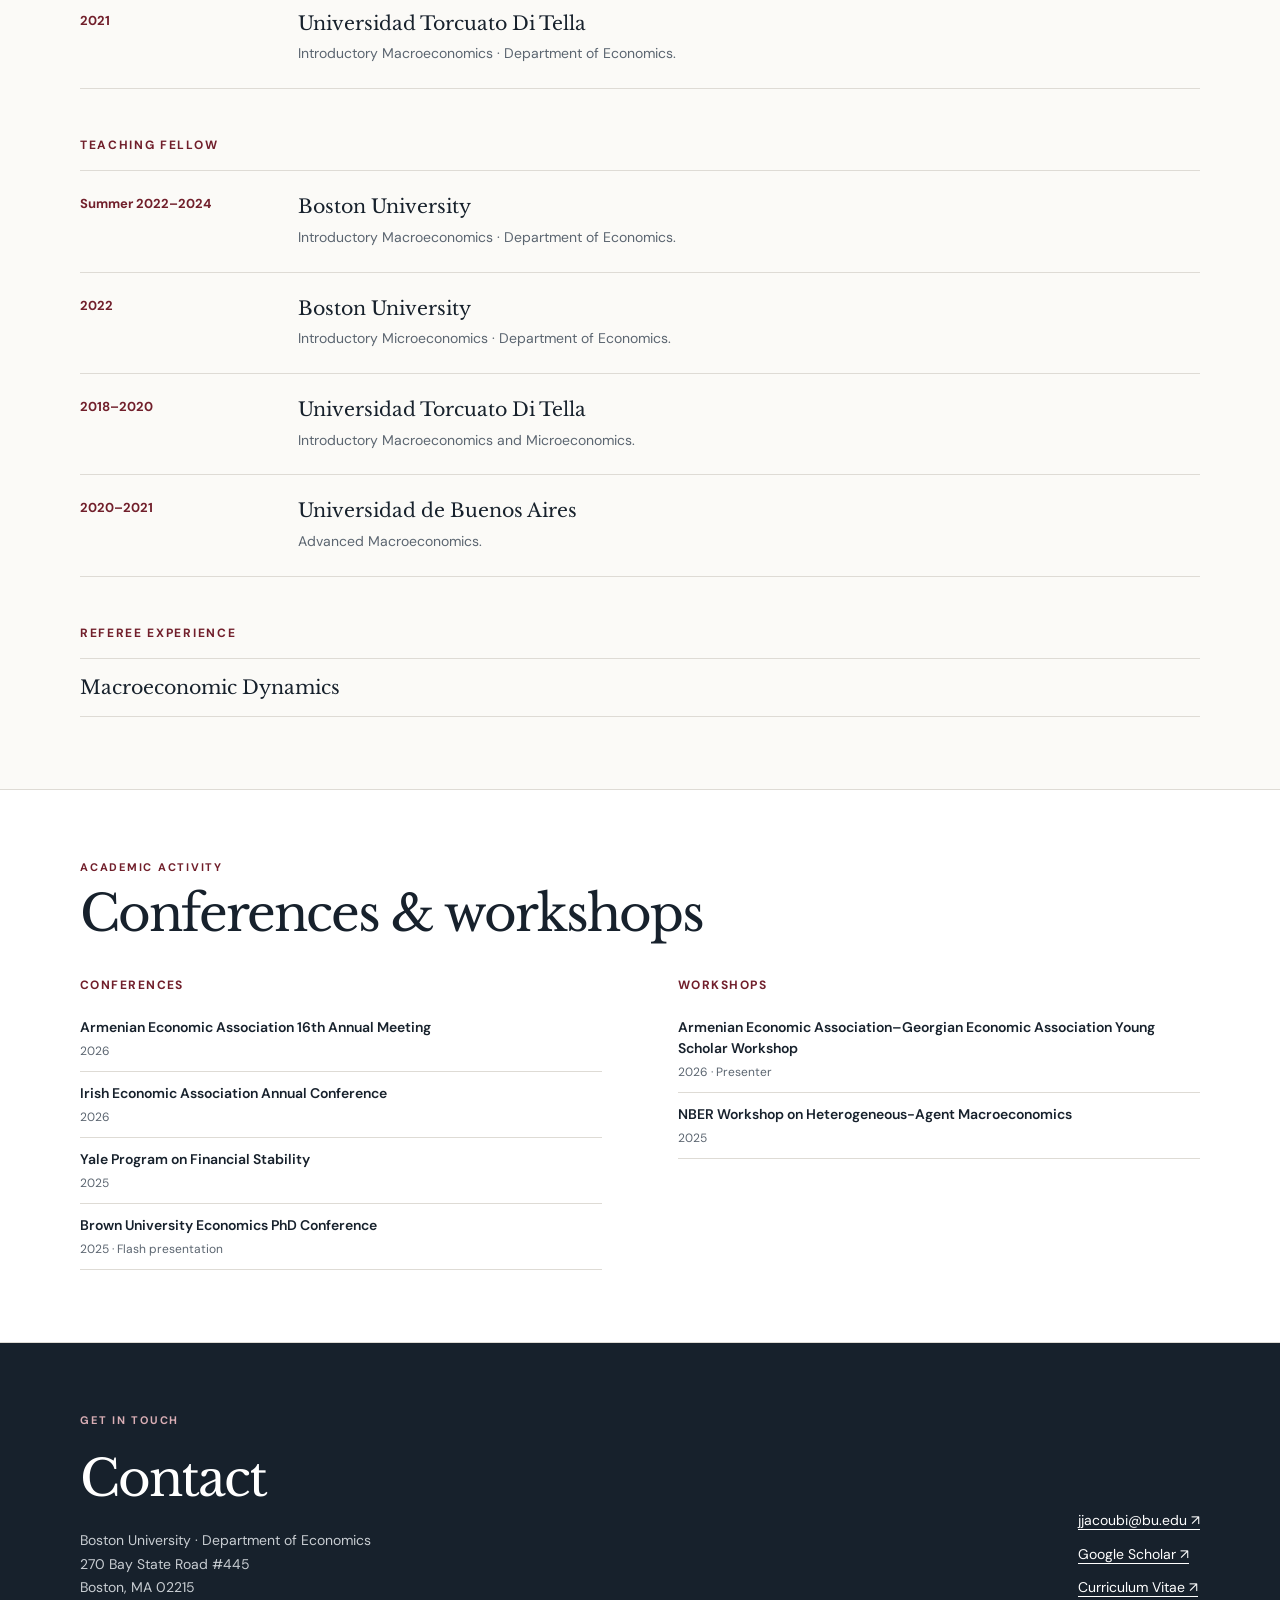
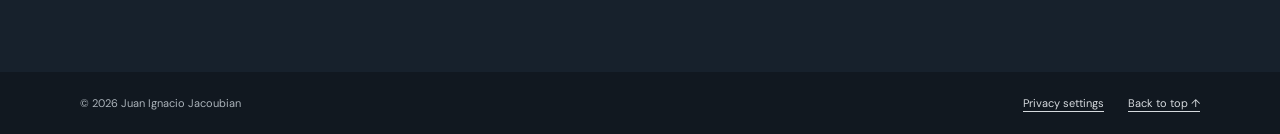
==== commit 5fd3caa3: "Update JMP PDF and add SSRN option for China Shock paper" ====
--- a/index.html
+++ b/index.html
@@ -63,7 +63,7 @@
 
         <h3 class="subheading">Working papers</h3>
         <div class="paper-list">
-          <article class="paper-row"><span class="paper-index">02</span><div><h4>The welfare implications of the China Shock across US States and Skill Groups</h4><p>A dynamic spatial trade model quantifying the regional and distributional effects of the China Shock across U.S. states.</p><a href="pdf/China_Shock_US_States_and_Skill_Groups.pdf" target="_blank" rel="noopener noreferrer">Working paper ↗</a><details class="abstract"><summary>Read abstract</summary><p>I build a dynamic quantitative spatial trade model with firm and worker heterogeneity, mobility frictions, and short-run unemployment to quantify the regional and distributional effects of the China Shock across U.S. states. The baseline model implies an average welfare gain (0.1%) but substantial heterogeneity across skill groups. Average welfare gains are 0.01% for unskilled workers—who lose in 17 of 50 states—versus 0.31% for skilled workers, who lose in only 7 states. The model predicts an average increase of 0.78% in the skill premium, with more exposed states experiencing larger increases. Finally, I find long-run gains in every state for both types of workers.</p></details></div></article>
+          <article class="paper-row"><span class="paper-index">02</span><div><h4>The welfare implications of the China Shock across US States and Skill Groups</h4><p>A dynamic spatial trade model quantifying the regional and distributional effects of the China Shock across U.S. states.</p><a href="pdf/China_Shock_US_States_and_Skill_Groups.pdf" target="_blank" rel="noopener noreferrer">Working paper ↗</a> · <a href="https://papers.ssrn.com/sol3/papers.cfm?abstract_id=6148986" target="_blank" rel="noopener noreferrer">SSRN</a><details class="abstract"><summary>Read abstract</summary><p>I build a dynamic quantitative spatial trade model with firm and worker heterogeneity, mobility frictions, and short-run unemployment to quantify the regional and distributional effects of the China Shock across U.S. states. The baseline model implies an average welfare gain (0.1%) but substantial heterogeneity across skill groups. Average welfare gains are 0.01% for unskilled workers—who lose in 17 of 50 states—versus 0.31% for skilled workers, who lose in only 7 states. The model predicts an average increase of 0.78% in the skill premium, with more exposed states experiencing larger increases. Finally, I find long-run gains in every state for both types of workers.</p></details></div></article>
           <article class="paper-row"><span class="paper-index">03</span><div><h4>Mind the app: do European deposits react to digitalisation?</h4><p class="authors">With <a href="https://www.ecb.europa.eu/pub/research/authors/profiles/nadya-wildmann.en.html" target="_blank" rel="noopener noreferrer">Nadya Wildmann</a>, <a href="https://www.ecb.europa.eu/pub/research/authors/profiles/beatrice-scheubel.en.html" target="_blank" rel="noopener noreferrer">Beatrice Scheubel</a>, <a href="https://cepr.org/about/people/livio-stracca" target="_blank" rel="noopener noreferrer">Livio Stracca</a>, Francesco Asvisio, and <a href="https://www.ecb.europa.eu/pub/research/authors/profiles/luisa-fascione.en.html" target="_blank" rel="noopener noreferrer">Luisa Fascione</a></p><p>Evidence on online banking, mobile apps, and extreme deposit outflows at European banks.</p><a href="https://www.ecb.europa.eu/pub/pdf/scpwps/ecb.wp3092~84ac652507.en.pdf" target="_blank" rel="noopener noreferrer">ECB working paper ↗</a><details class="abstract"><summary>Read abstract</summary><p>The March 2023 banking turmoil has intensified discussions whether social media and the digitalisation of finance have become significant factors in driving severe deposit outflows. We introduce the concept of deposits-at-risk and utilize quantile regressions for disentangling determinants of stressed outflows at the lowest tail of the distribution. For a sample of large banks directly supervised by the ECB, our findings indicate that an increased use of online banking services leads to a small amplification of extreme deposit outflows, but this effect is not further exacerbated by the availability of a mobile banking app. Online banking use and availability of a mobile app do not have a causal effect on deposit volatility in normal times. Finally, social media are impactful only in idiosyncratic cases.</p></details></div></article>
           <article class="paper-row"><span class="paper-index">04</span><div><h4>Technology Diffusion at the Top, Firm-to-Firm Technology Transfers and the Welfare Gains from Openness</h4><p class="authors">Second Year Paper · Boston University, 2023</p><p>Multinational production, trade, and technology transfer across firms and sectors.</p><a href="pdf/Second_Year_Paper.pdf" target="_blank" rel="noopener noreferrer">Working paper ↗</a><details class="abstract"><summary>Read abstract</summary><p>I develop a static model to study the macroeconomic effect of multinational production (MP) and trade in the context of technology diffusion among the best firms in the sector and simultaneous firm-to-firm technology transfers between sectors. I show the importance of separately calibrating aggregate spillovers and firm-to-firm technology transfers in the buyer-supplier linkages. I focus my analysis on non-tradable suppliers, and show how different levels of technology transfer affect the gains from openness.</p></details></div></article>
         </div>
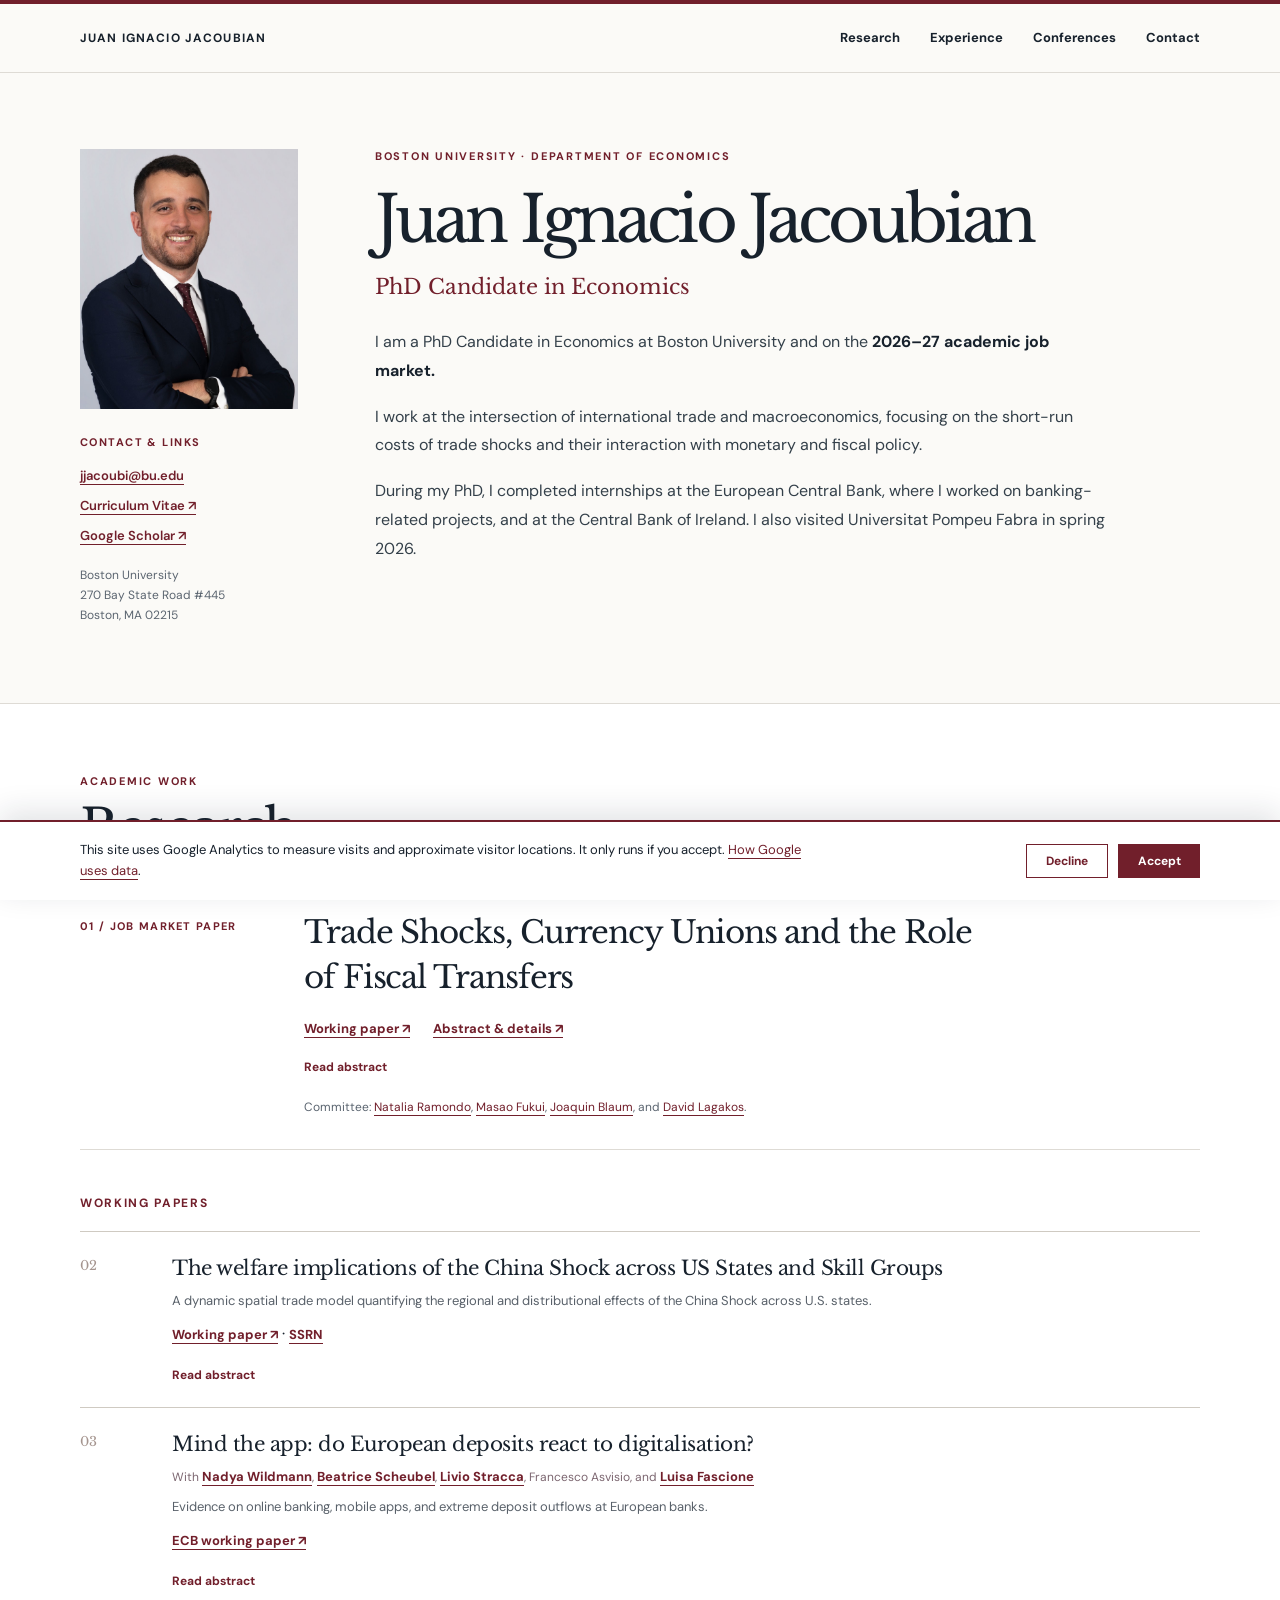
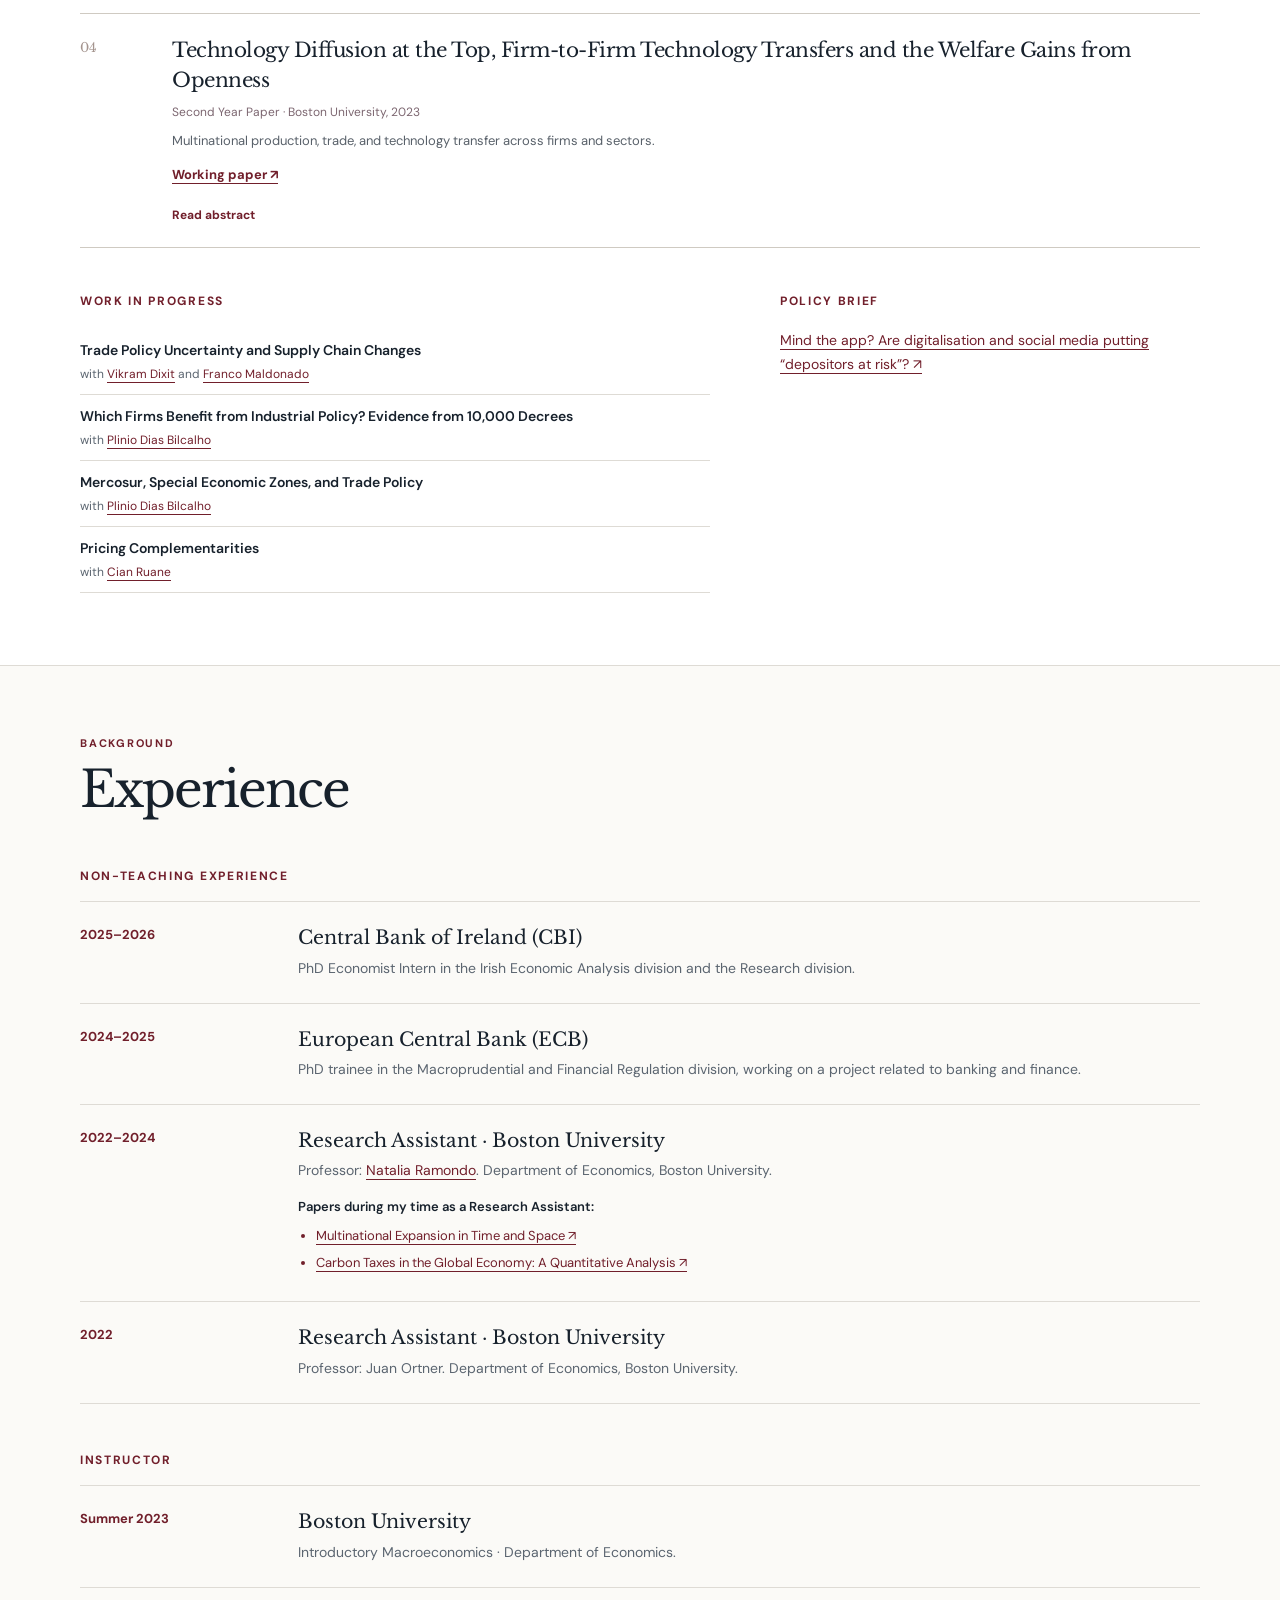
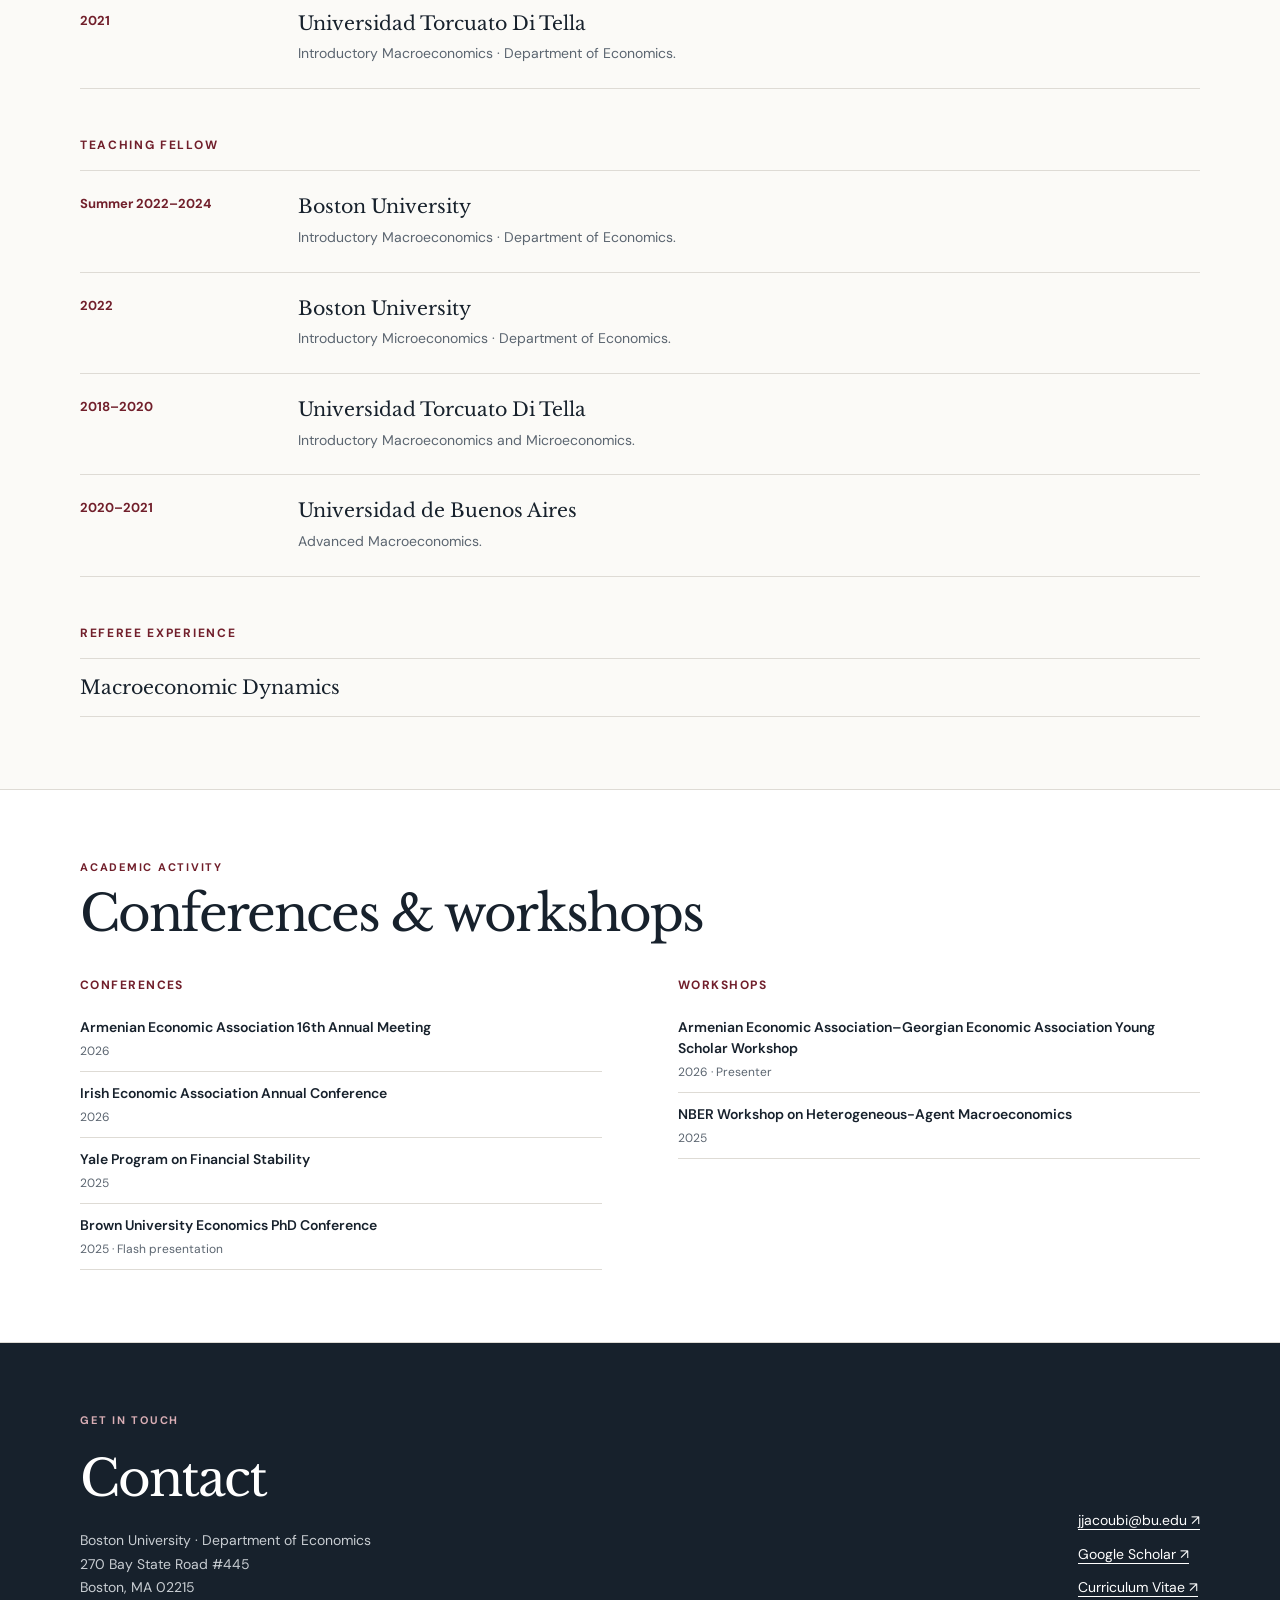
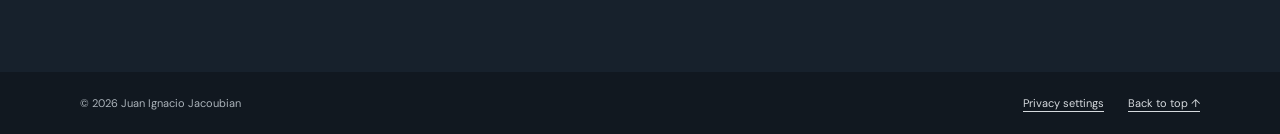
==== commit 8826bf1b: "Add Scholar-ready JMP landing page and sitemap" ====
--- a/index.html
+++ b/index.html
@@ -55,8 +55,8 @@
           <div class="paper-number">01 / Job Market Paper</div>
           <div>
             <h3>Trade Shocks, Currency Unions and the Role of Fiscal Transfers</h3>
-            <div class="paper-links"><a href="pdf/Jacoubian_JMP.pdf" target="_blank" rel="noopener noreferrer">Working paper ↗</a></div>
-            <details class="abstract"><summary>Read abstract</summary><p>A common trade shock can affect members of a currency union differently, while monetary policy cannot respond separately to country-specific conditions. This paper studies whether cross-country fiscal transfers can substitute for this missing adjustment margin. I develop a dynamic quantitative trade model with nominal rigidities and heterogeneous households and apply it to the 2025 U.S. tariff shock in the euro area. I introduce a cross-country fiscal transfer rule that operates as an automatic stabilizer, directing resources toward countries more adversely affected by the shock. Fiscal transfers of less than 1% of euro-area GDP in present value offset all the additional dispersion in terms of involuntary unemployment and consumption generated by the loss of country-specific monetary policy, while reducing a sizable part of the additional dispersion in employment and GDP. Thus, relatively small cross-country transfers can substitute for much of the stabilization role of country-specific monetary policy. Finally, I show that euro-area retaliation combined with fiscal transfers would have further mitigated the labor-market effects of the U.S. tariff shock.</p></details>
+            <div class="paper-links"><a href="pdf/Jacoubian_JMP.pdf" target="_blank" rel="noopener noreferrer">Working paper ↗</a><a href="pdf/Jacoubian_JMP.html">Abstract &amp; details ↗</a></div>
+            <details class="abstract"><summary>Read abstract</summary><p>A common trade shock can affect members of a currency union differently, while monetary policy cannot respond separately to country-specific conditions. This paper studies whether cross-country fiscal transfers can substitute for this missing adjustment margin. I develop a dynamic quantitative trade model with nominal rigidities and heterogeneous households and apply it to the 2025 U.S. tariff shock in the euro area. I introduce a cross-country fiscal transfer rule that operates as an automatic stabilizer, directing resources toward countries more adversely affected by the shock. Fiscal transfers of less than 1% of euro-area GDP in present value offset all the additional dispersion in terms of involuntary unemployment and consumption generated by the loss of country-specific monetary policy, while reducing a sizable part of the additional dispersion in employment. Thus, relatively small cross-country transfers can substitute for much of the stabilization role of country-specific monetary policy. Finally, I show that euro-area retaliation combined with fiscal transfers would have further mitigated the labor-market effects of the U.S. tariff shock.</p></details>
             <p class="paper-note">Committee: <a href="https://nataliaramondo.com/" target="_blank" rel="noopener noreferrer">Natalia Ramondo</a>, <a href="https://masaofukui.com/" target="_blank" rel="noopener noreferrer">Masao Fukui</a>, <a href="https://sites.google.com/view/joaquin-blaum" target="_blank" rel="noopener noreferrer">Joaquin Blaum</a>, and <a href="https://davidlagakos.io/" target="_blank" rel="noopener noreferrer">David Lagakos</a>.</p>
           </div>
         </article>
